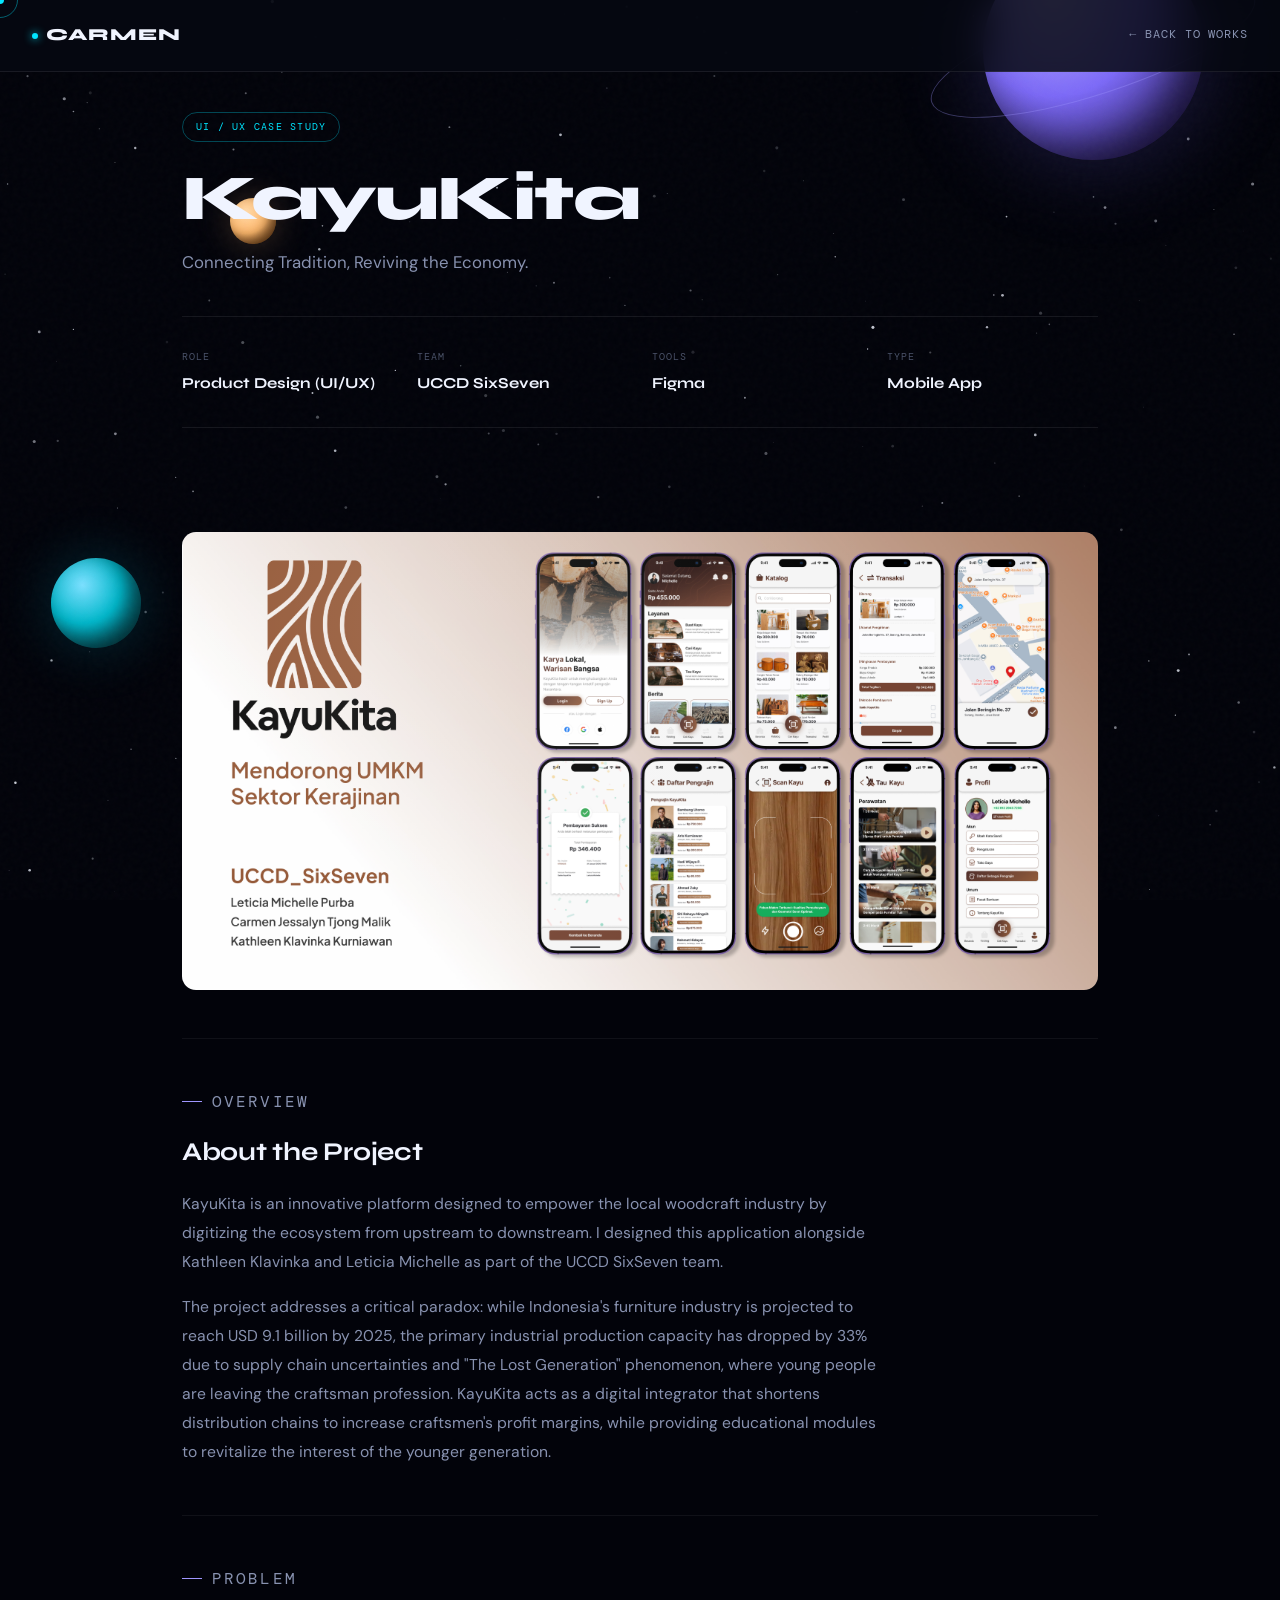
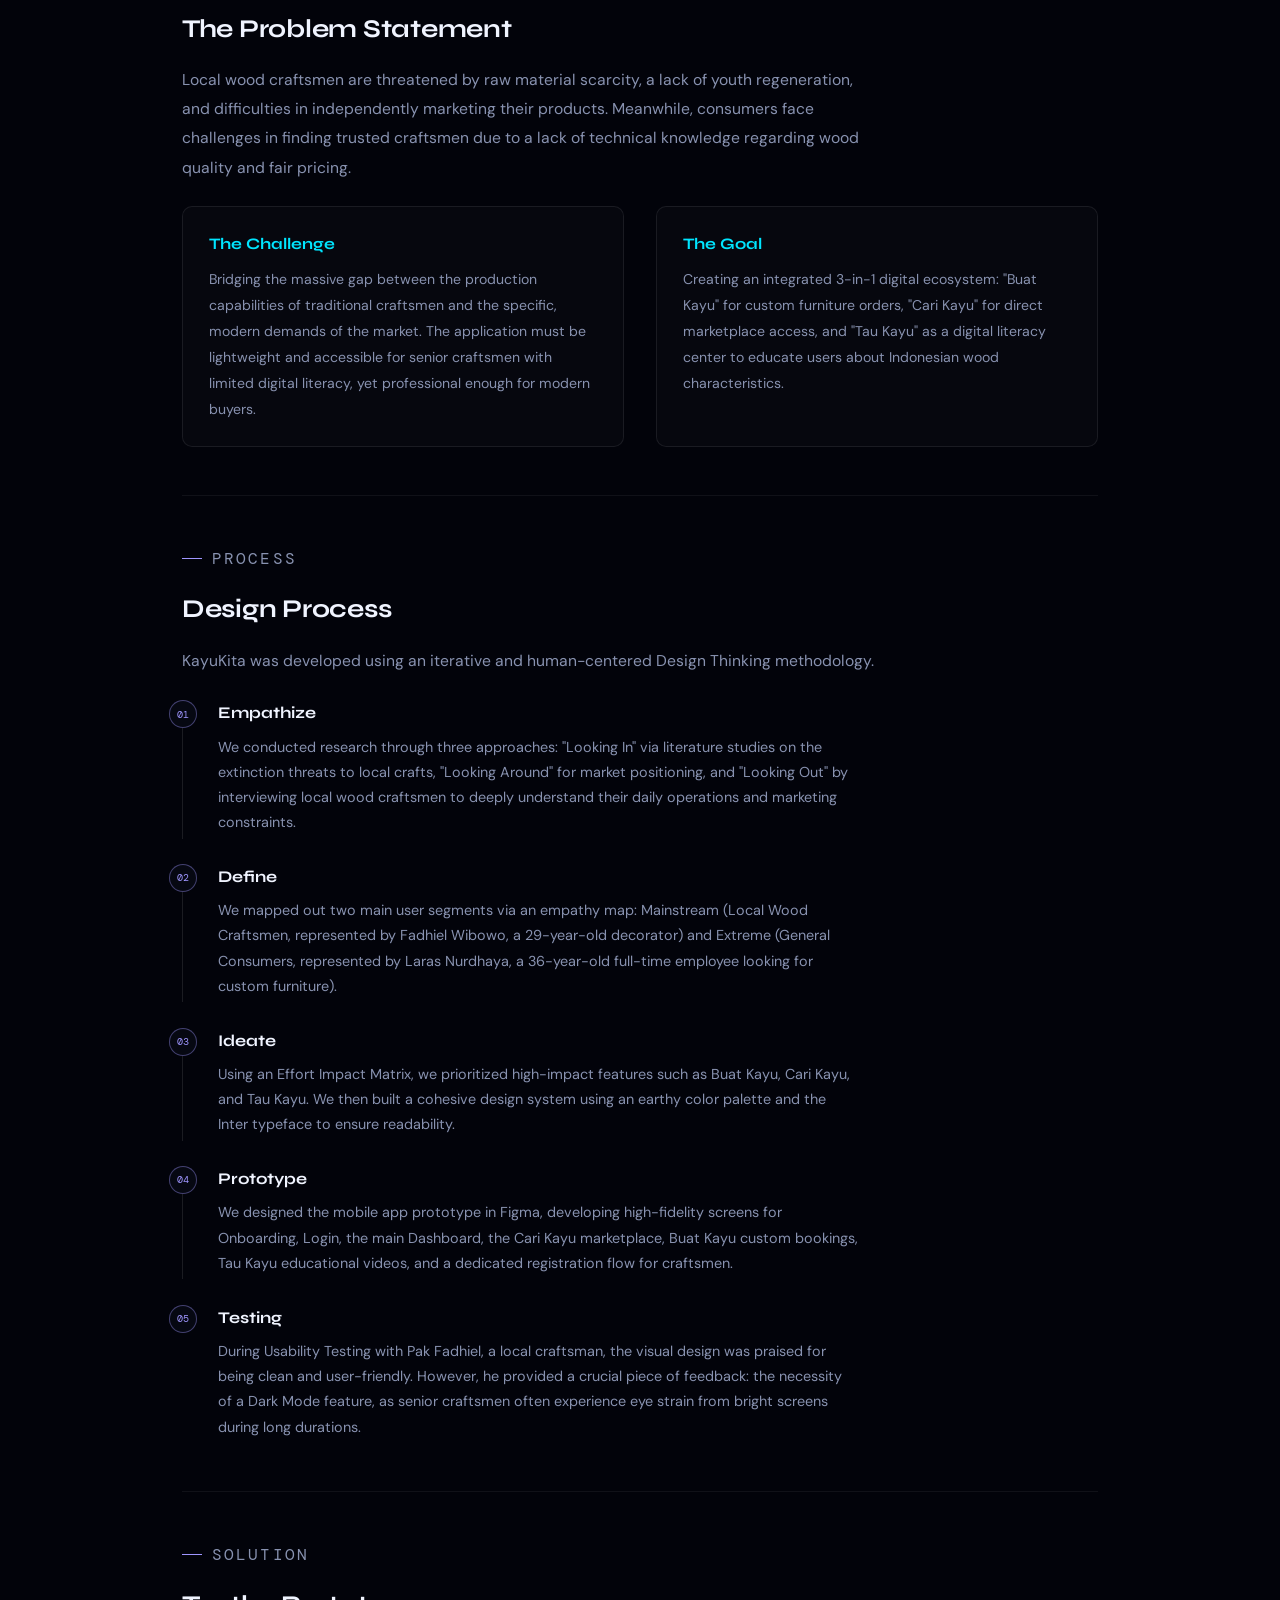
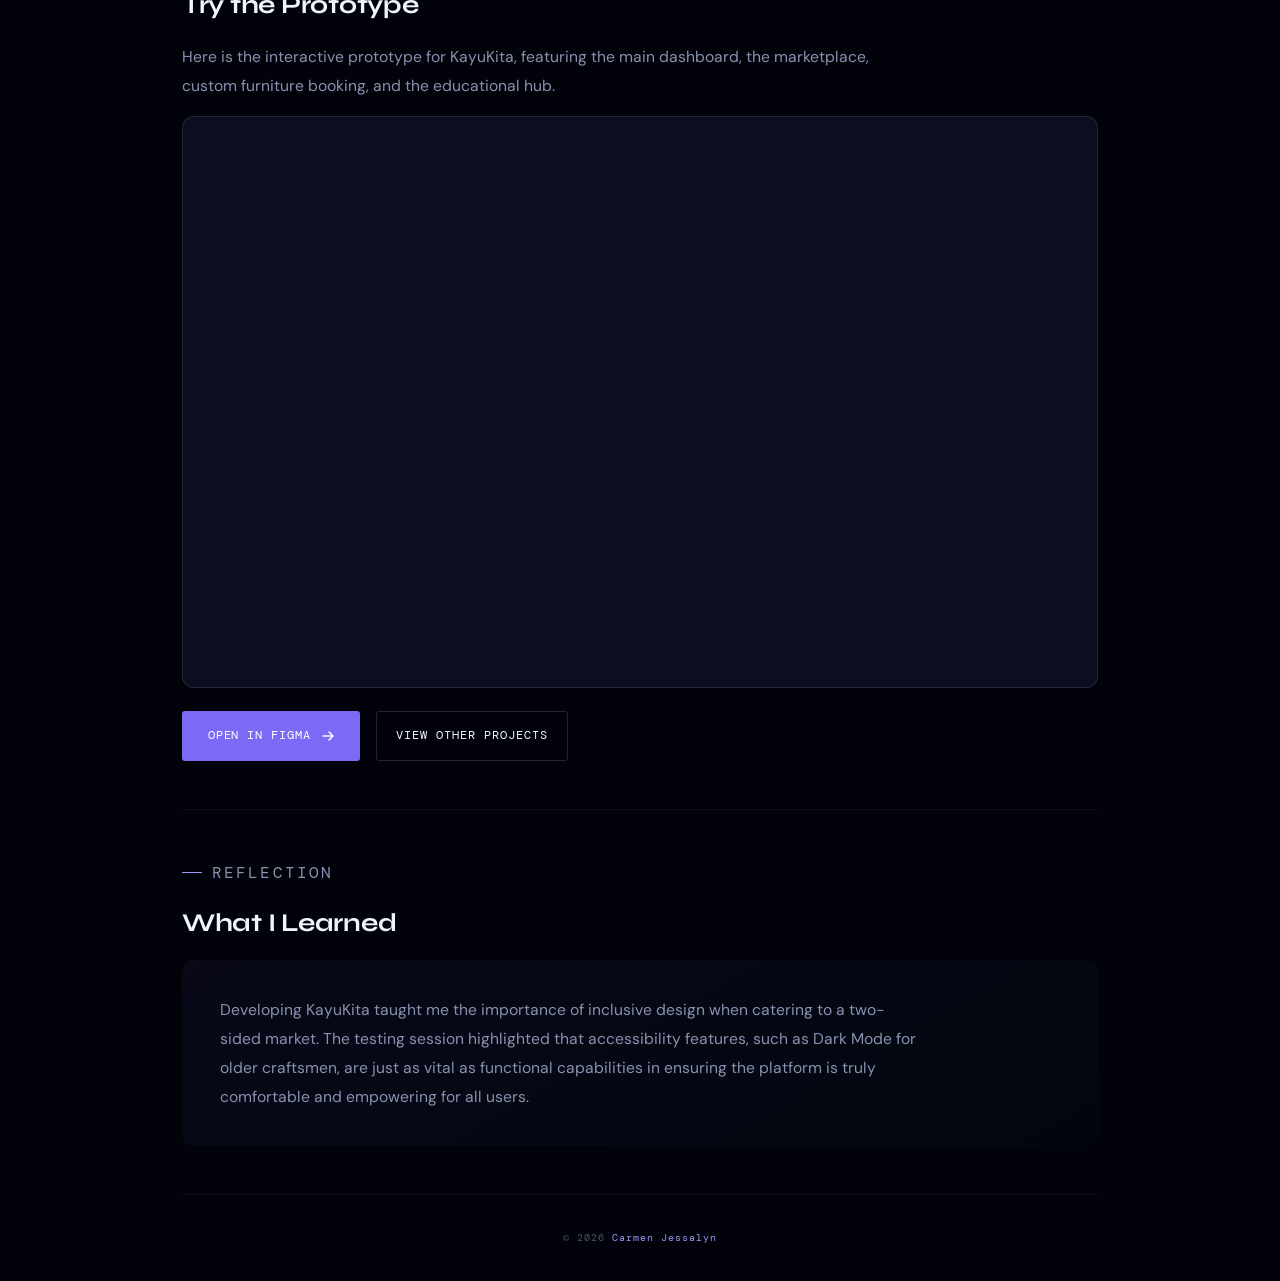
==== Final/UI/case-study-kayukita.html @ cb66c7fc "update versi 1" ====
<!DOCTYPE html>
<html lang="en">

<head>
  <meta charset="UTF-8" />
  <meta name="viewport" content="width=device-width, initial-scale=1.0" />
  <!-- Diubah ke ../image/ -->
  <link href="../image/favicon.ico" rel="icon" type="image/x-icon" />
  <title>Kayu Kita - Case Study</title>

  <link rel="preconnect" href="https://fonts.googleapis.com" />
  <link rel="preconnect" href="https://fonts.gstatic.com" crossorigin />
  <link
    href="https://fonts.googleapis.com/css2?family=Syne:wght@400;500;600;700;800&family=DM+Sans:ital,opsz,wght@0,9..40,300;0,9..40,400;0,9..40,500;1,9..40,300&family=DM+Mono:wght@300;400;500&display=swap"
    rel="stylesheet" />

  <link rel="stylesheet" href="../css/style.css" />
  <link rel="stylesheet" href="../css/portfolio.css" />
  <link rel="stylesheet" href="../css/case-study.css" />
</head>

<body>
  <div id="cursor"></div>
  <div id="cursor-ring"></div>
  <canvas id="starfield"></canvas>
  <div class="planet-field">
    <div class="planet planet-a">
      <div class="ring"></div>
    </div>
    <div class="planet planet-b"></div>
    <div class="planet planet-c"></div>
  </div>

  <div class="cs-nav-zone"></div>
  <nav class="cs-nav">
    <a href="../index.html" class="nav-logo"><span></span>CARMEN</a>
    <a href="../index.html#work" class="back-link">&larr; Back to Works</a>
  </nav>

  <div class="cs-container">
    <section class="cs-hero">
      <span class="cs-badge">UI / UX Case Study</span>
      <h1 class="cs-title">KayuKita</h1>
      <p class="cs-tagline">Connecting Tradition, Reviving the Economy.</p>

      <div class="cs-meta-grid">
        <div>
          <div class="cs-meta-label">Role</div>
          <div class="cs-meta-value">Product Design (UI/UX)</div>
        </div>
        <div>
          <div class="cs-meta-label">Team</div>
          <div class="cs-meta-value">UCCD SixSeven</div>
        </div>
        <div>
          <div class="cs-meta-label">Tools</div>
          <div class="cs-meta-value">Figma</div>
        </div>
        <div>
          <div class="cs-meta-label">Type</div>
          <div class="cs-meta-value">Mobile App</div>
        </div>
      </div>
    </section>

    <div class="cs-cover cover-moodal reveal"><img src="../image/kayukita-banner.jpeg" alt="KayuKita" /></div>

    <section class="cs-section reveal">
      <p class="cs-section-label">Overview</p>
      <h2>About the Project</h2>
      <p>KayuKita is an innovative platform designed to empower the local woodcraft industry by digitizing the ecosystem
        from upstream to downstream. I designed this application alongside Kathleen Klavinka and Leticia Michelle as
        part of the UCCD SixSeven team.</p>
      <p>The project addresses a critical paradox: while Indonesia's furniture industry is projected to reach USD 9.1
        billion by 2025, the primary industrial production capacity has dropped by 33% due to supply chain uncertainties
        and "The Lost Generation" phenomenon, where young people are leaving the craftsman profession. KayuKita acts as
        a digital integrator that shortens distribution chains to increase craftsmen's profit margins, while providing
        educational modules to revitalize the interest of the younger generation.</p>
    </section>

    <section class="cs-section reveal">
      <p class="cs-section-label">Problem</p>
      <h2>The Problem Statement</h2>
      <p>Local wood craftsmen are threatened by raw material scarcity, a lack of youth regeneration, and difficulties in
        independently marketing their products. Meanwhile, consumers face challenges in finding trusted craftsmen due to
        a lack of technical knowledge regarding wood quality and fair pricing.</p>

      <div class="cs-two-col">
        <div class="cs-col-card">
          <h3>The Challenge</h3>
          <p>Bridging the massive gap between the production capabilities of traditional craftsmen and the specific,
            modern demands of the market. The application must be lightweight and accessible for senior craftsmen with
            limited digital literacy, yet professional enough for modern buyers.</p>
        </div>
        <div class="cs-col-card">
          <h3>The Goal</h3>
          <p>Creating an integrated 3-in-1 digital ecosystem: "Buat Kayu" for custom furniture orders, "Cari Kayu" for
            direct marketplace access, and "Tau Kayu" as a digital literacy center to educate users about Indonesian
            wood characteristics.</p>
        </div>
      </div>
    </section>

    <section class="cs-section reveal">
      <p class="cs-section-label">Process</p>
      <h2>Design Process</h2>
      <p>KayuKita was developed using an iterative and human-centered Design Thinking methodology.</p>

      <div class="cs-process">
        <div class="cs-process-step" data-step="01">
          <h3>Empathize</h3>
          <p>We conducted research through three approaches: "Looking In" via literature studies on the extinction
            threats to local crafts, "Looking Around" for market positioning, and "Looking Out" by interviewing local
            wood craftsmen to deeply understand their daily operations and marketing constraints.</p>
        </div>
        <div class="cs-process-step" data-step="02">
          <h3>Define</h3>
          <p>We mapped out two main user segments via an empathy map: Mainstream (Local Wood Craftsmen, represented by
            Fadhiel Wibowo, a 29-year-old decorator) and Extreme (General Consumers, represented by Laras Nurdhaya, a
            36-year-old full-time employee looking for custom furniture).</p>
        </div>
        <div class="cs-process-step" data-step="03">
          <h3>Ideate</h3>
          <p>Using an Effort Impact Matrix, we prioritized high-impact features such as Buat Kayu, Cari Kayu, and Tau
            Kayu. We then built a cohesive design system using an earthy color palette and the Inter typeface to ensure
            readability.</p>
        </div>
        <div class="cs-process-step" data-step="04">
          <h3>Prototype</h3>
          <p>We designed the mobile app prototype in Figma, developing high-fidelity screens for Onboarding, Login, the
            main Dashboard, the Cari Kayu marketplace, Buat Kayu custom bookings, Tau Kayu educational videos, and a
            dedicated registration flow for craftsmen.</p>
        </div>
        <div class="cs-process-step" data-step="05">
          <h3>Testing</h3>
          <p>During Usability Testing with Pak Fadhiel, a local craftsman, the visual design was praised for being clean
            and user-friendly. However, he provided a crucial piece of feedback: the necessity of a Dark Mode feature,
            as senior craftsmen often experience eye strain from bright screens during long durations.</p>
        </div>
      </div>
    </section>

    <section class="cs-section reveal">
      <p class="cs-section-label">Solution</p>
      <h2>Try the Prototype</h2>
      <p>Here is the interactive prototype for KayuKita, featuring the main dashboard, the marketplace, custom furniture
        booking, and the educational hub.</p>
      <div class="cs-proto-frame">
        <iframe
          src="https://www.figma.com/embed?embed_host=share&url=https%3A%2F%2Fwww.figma.com%2Fproto%2FZ6wewASOXs16w7ay6ddpsh%2FKayuKita%3Fnode-id%3D0-1%26t%3DkqRNsjVNtY4hesdz-1"
          allowfullscreen loading="lazy"></iframe>
      </div>
      <div class="cs-proto-actions">
        <a href="https://www.figma.com/proto/Z6wewASOXs16w7ay6ddpsh/KayuKita?node-id=0-1&t=kqRNsjVNtY4hesdz-1"
          target="_blank" rel="noopener" class="btn-primary">
          Open in Figma
          <svg width="14" height="14" fill="none" viewBox="0 0 14 14">
            <path d="M2 7h10M8 3l4 4-4 4" stroke="currentColor" stroke-width="1.5" stroke-linecap="round"
              stroke-linejoin="round" />
          </svg>
        </a>
        <a href="../index.html" class="btn-ghost">View Other Projects</a>
      </div>
    </section>

    <section class="cs-section reveal">
      <p class="cs-section-label">Reflection</p>
      <h2>What I Learned</h2>
      <div class="cs-reflection">
        <p>Developing KayuKita taught me the importance of inclusive design when catering to a two-sided market. The
          testing session highlighted that accessibility features, such as Dark Mode for older craftsmen, are just as
          vital as functional capabilities in ensuring the platform is truly comfortable and empowering for all users.
        </p>
      </div>
    </section>

    <footer>
      <div class="footer-inner" style="justify-content:center;">
        <p class="footer-copy">&copy; 2026 <span>Carmen Jessalyn</span></p>
      </div>
    </footer>

    <!-- Script JS Diubah ke ../js/ -->
    <script src="../js/starfield.js"></script>
    <script src="../js/main.js"></script>
</body>

</html>
---- Final/css/style.css ----
/* ═══════════════════════════════════════════════════════
   STYLE.CSS — shared foundation for every page on the site.
   Tokens, reset, background (stars + planets), nav, buttons,
   footer, keyframes. Do not fork this file per page — every
   HTML file links this same stylesheet.
═══════════════════════════════════════════════════════ */

:root {
  --space-950: #02030a;
  --space-900: #060812;
  --space-800: #0b0e1f;
  --space-700: #111527;
  --space-600: #1a1f38;
  --nebula-400: #7c6af7;
  --nebula-300: #9f96ff;
  --nebula-200: #c2bbff;
  --pulsar: #00e5ff;
  --pulsar-dim: #00b8cc;
  --aurora: #a8ff78;
  --amber: #ffb86b;
  --star-white: #f0f4ff;
  --star-dim: #8892b0;
  --star-muted: #4a5268;

  --font-display: 'Syne', sans-serif;
  --font-body: 'DM Sans', sans-serif;
  --font-mono: 'DM Mono', monospace;

  --ease-expo: cubic-bezier(0.16, 1, 0.3, 1);
  --ease-back: cubic-bezier(0.34, 1.56, 0.64, 1);
}

/* ─── Reset & base ─── */
*,
*::before,
*::after {
  box-sizing: border-box;
  margin: 0;
  padding: 0;
}

html {
  scroll-behavior: smooth;
  font-size: 16px;
}

body {
  background: var(--space-950);
  color: var(--star-white);
  font-family: var(--font-body);
  line-height: 1.6;
  overflow-x: hidden;
  cursor: none;
}

::selection {
  background: var(--nebula-400);
  color: #fff;
}

img {
  max-width: 100%;
  display: block;
}

button {
  font: inherit;
  cursor: none;
}

a {
  cursor: none;
}

@media (hover: none) and (pointer: coarse) {

  body,
  a,
  button {
    cursor: auto;
  }

  #cursor,
  #cursor-ring {
    display: none;
  }
}

/* ─── Custom cursor ─── */
#cursor {
  position: fixed;
  width: 8px;
  height: 8px;
  background: var(--pulsar);
  border-radius: 50%;
  pointer-events: none;
  z-index: 999999;
  transform: translate(-50%, -50%);
  transition: transform .1s var(--ease-expo), width .3s var(--ease-expo), height .3s var(--ease-expo), background .3s;
  mix-blend-mode: screen;
}

#cursor-ring {
  position: fixed;
  width: 36px;
  height: 36px;
  border: 1px solid rgba(0, 229, 255, 0.4);
  border-radius: 50%;
  pointer-events: none;
  z-index: 999999;
  transform: translate(-50%, -50%);
  transition: transform .18s var(--ease-expo), width .4s var(--ease-expo), height .4s var(--ease-expo), border-color .3s;
}

body:has(a:hover) #cursor,
body:has(button:hover) #cursor {
  width: 14px;
  height: 14px;
}

body:has(a:hover) #cursor-ring,
body:has(button:hover) #cursor-ring {
  width: 54px;
  height: 54px;
  border-color: rgba(0, 229, 255, 0.7);
}

/* ─── Background: starfield canvas + CSS planets + noise ─── */
#starfield {
  position: fixed;
  inset: 0;
  z-index: 0;
  pointer-events: none;
}

.planet-field {
  position: fixed;
  inset: 0;
  z-index: 0;
  pointer-events: none;
  overflow: hidden;
}

.planet {
  position: absolute;
  border-radius: 50%;
  filter: blur(0.3px);
}

.planet-a {
  width: 220px;
  height: 220px;
  top: -60px;
  right: 6%;
  background: radial-gradient(circle at 32% 30%, #b6a8ff 0%, #7c6af7 42%, #382a7d 78%, #1a1240 100%);
  box-shadow: 0 0 90px rgba(124, 106, 247, 0.25), inset -18px -14px 40px rgba(0, 0, 0, 0.55);
  animation: drift-slow 34s ease-in-out infinite;
}

.planet-a .ring {
  position: absolute;
  top: 50%;
  left: 50%;
  width: 340px;
  height: 90px;
  border: 1px solid rgba(159, 150, 255, 0.35);
  border-radius: 50%;
  transform: translate(-50%, -50%) rotate(-18deg);
}

.planet-b {
  width: 90px;
  height: 90px;
  top: 62%;
  left: 4%;
  background: radial-gradient(circle at 35% 30%, #7be0ff 0%, #00b8cc 45%, #045e6b 80%, #012933 100%);
  box-shadow: 0 0 60px rgba(0, 229, 255, 0.18), inset -10px -8px 20px rgba(0, 0, 0, 0.5);
  animation: drift-slow 26s ease-in-out infinite reverse;
}

.planet-c {
  width: 46px;
  height: 46px;
  top: 22%;
  left: 18%;
  background: radial-gradient(circle at 35% 30%, #ffd9a8 0%, #ffb86b 50%, #a15c1f 85%, #472a0d 100%);
  box-shadow: 0 0 34px rgba(255, 184, 107, 0.25), inset -6px -5px 12px rgba(0, 0, 0, 0.5);
  animation: drift-slow 20s ease-in-out infinite;
}

@keyframes drift-slow {

  0%,
  100% {
    transform: translateY(0) translateX(0);
  }

  50% {
    transform: translateY(-24px) translateX(14px);
  }
}

body::before {
  content: '';
  position: fixed;
  inset: 0;
  z-index: 1;
  pointer-events: none;
  background-image: url("data:image/svg+xml,%3Csvg viewBox='0 0 200 200' xmlns='http://www.w3.org/2000/svg'%3E%3Cfilter id='n'%3E%3CfeTurbulence type='fractalNoise' baseFrequency='0.9' numOctaves='4' stitchTiles='stitch'/%3E%3C/filter%3E%3Crect width='100%25' height='100%25' filter='url(%23n)' opacity='1'/%3E%3C/svg%3E");
  opacity: 0.025;
}

/* ─── Layout utilities ─── */
.container {
  position: relative;
  z-index: 2;
  max-width: 1200px;
  margin: 0 auto;
  padding: 0 2rem;
}

section {
  position: relative;
  z-index: 2;
}

.section-divider {
  max-width: 1200px;
  margin: 0 auto;
  height: 1px;
  background: linear-gradient(90deg, transparent, rgba(255, 255, 255, 0.08), transparent);
}

.section-tag {
  font-family: var(--font-mono);
  font-size: 0.72rem;
  letter-spacing: 0.18em;
  text-transform: uppercase;
  color: var(--pulsar);
  display: flex;
  align-items: center;
  gap: 0.6rem;
  margin-bottom: 1rem;
}

.section-tag::before {
  content: '';
  width: 20px;
  height: 1px;
  background: var(--pulsar);
}

.section-title {
  font-family: var(--font-display);
  font-weight: 800;
  font-size: clamp(1.9rem, 3.4vw, 2.8rem);
  letter-spacing: -0.02em;
  line-height: 1.15;
}

/* ─── Nav ─── */
nav {
  position: fixed;
  top: 0;
  left: 0;
  right: 0;
  z-index: 100;
  padding: 1.25rem 2rem;
  display: flex;
  justify-content: space-between;
  align-items: center;
  backdrop-filter: blur(12px);
  background: rgba(2, 3, 10, 0.65);
  border-bottom: 1px solid rgba(255, 255, 255, 0.05);
  transition: padding 0.4s var(--ease-expo);
  gap: 1.5rem;
}

.nav-logo {
  font-family: var(--font-display);
  font-weight: 800;
  font-size: 1.05rem;
  letter-spacing: 0.06em;
  color: var(--star-white);
  text-decoration: none;
  display: flex;
  align-items: center;
  gap: 0.5rem;
  flex-shrink: 0;
}

.nav-logo span {
  display: inline-block;
  width: 6px;
  height: 6px;
  border-radius: 50%;
  background: var(--pulsar);
  box-shadow: 0 0 8px var(--pulsar);
  animation: pulse-dot 2s ease-in-out infinite;
}

.nav-links {
  display: flex;
  gap: 2rem;
  list-style: none;
}

.nav-links a {
  font-family: var(--font-mono);
  font-size: 0.72rem;
  letter-spacing: 0.1em;
  text-transform: uppercase;
  color: var(--star-dim);
  text-decoration: none;
  transition: color 0.3s;
  position: relative;
}

.nav-links a::after {
  content: '';
  position: absolute;
  bottom: -4px;
  left: 0;
  width: 0;
  height: 1px;
  background: var(--pulsar);
  transition: width 0.3s var(--ease-expo);
}

.nav-links a:hover {
  color: var(--star-white);
}

.nav-links a:hover::after {
  width: 100%;
}

/* Role switch — plain links, no JS state */
.role-switch {
  display: flex;
  background: rgba(255, 255, 255, 0.04);
  border: 1px solid rgba(255, 255, 255, 0.08);
  border-radius: 999px;
  padding: 3px;
  flex-shrink: 0;
}

.role-pill {
  border: none;
  background: transparent;
  color: var(--star-dim);
  text-decoration: none;
  font-family: var(--font-mono);
  font-size: 0.65rem;
  letter-spacing: 0.08em;
  text-transform: uppercase;
  padding: 0.5rem 0.9rem;
  border-radius: 999px;
  transition: all 0.35s var(--ease-expo);
  white-space: nowrap;
}

.role-pill.active {
  background: var(--nebula-400);
  color: #fff;
  box-shadow: 0 0 18px rgba(124, 106, 247, 0.5);
}

.role-pill:not(.active):hover {
  color: var(--star-white);
}

@media (max-width: 980px) {
  .nav-links {
    display: none;
  }
}

/* ─── Buttons ─── */
.btn-primary {
  display: inline-flex;
  align-items: center;
  gap: 0.6rem;
  background: var(--nebula-400);
  color: #fff;
  font-family: var(--font-mono);
  font-size: 0.75rem;
  letter-spacing: 0.08em;
  text-transform: uppercase;
  padding: 0.9rem 1.6rem;
  border-radius: 3px;
  text-decoration: none;
  border: none;
  transition: transform 0.3s var(--ease-expo), box-shadow 0.3s;
}

.btn-primary:hover {
  transform: translateY(-3px);
  box-shadow: 0 14px 34px rgba(124, 106, 247, 0.35);
}

.btn-ghost {
  display: inline-flex;
  align-items: center;
  gap: 0.6rem;
  color: var(--star-white);
  text-decoration: none;
  font-family: var(--font-mono);
  font-size: 0.75rem;
  letter-spacing: 0.08em;
  text-transform: uppercase;
  padding: 0.9rem 1.2rem;
  border: 1px solid rgba(255, 255, 255, 0.14);
  border-radius: 3px;
  transition: all 0.3s var(--ease-expo);
  background: transparent;
}

.btn-ghost:hover {
  border-color: var(--pulsar);
  color: var(--pulsar);
}

/* ─── Footer ─── */
footer {
  position: relative;
  z-index: 2;
  padding: 2.2rem 2rem;
  border-top: 1px solid rgba(255, 255, 255, 0.05);
}

.footer-inner {
  max-width: 1200px;
  margin: 0 auto;
  display: flex;
  justify-content: space-between;
  align-items: center;
  flex-wrap: wrap;
  gap: 1rem;
}

.footer-copy {
  font-family: var(--font-mono);
  font-size: 0.62rem;
  letter-spacing: 0.1em;
  color: var(--star-muted);
}

.footer-copy span {
  color: var(--nebula-300);
}

.footer-links {
  display: flex;
  gap: 1.6rem;
  list-style: none;
}

.footer-links a {
  font-family: var(--font-mono);
  font-size: 0.62rem;
  letter-spacing: 0.1em;
  text-transform: uppercase;
  color: var(--star-muted);
  text-decoration: none;
  transition: color 0.3s;
}

.footer-links a:hover {
  color: var(--star-white);
}

/* ─── Landing page: hero + role-select cards ─── */
#landing-hero {
  min-height: 100vh;
  display: flex;
  align-items: center;
  padding: 8rem 2rem 4rem;
}

.landing-inner {
  max-width: 1000px;
  margin: 0 auto;
  width: 100%;
  text-align: center;
}

.landing-eyebrow {
  font-family: var(--font-mono);
  font-size: 0.75rem;
  letter-spacing: 0.2em;
  text-transform: uppercase;
  color: var(--nebula-300);
  margin-bottom: 1.25rem;
  display: inline-flex;
  align-items: center;
  gap: 0.6rem;
}

.landing-eyebrow::before {
  content: '●';
  font-size: 0.5rem;
  color: var(--pulsar);
}

.landing-nose {
  font-family: var(--font-mono);
  font-size: 0.75rem;
  letter-spacing: 0.2em;
  text-transform: uppercase;
  color: var(--nebula-300);
  margin-bottom: 1.25rem;
  display: inline-flex;
  align-items: center;
  gap: 0.6rem;
}

.landing-title {
  font-family: var(--font-display);
  font-weight: 800;
  font-size: clamp(2.2rem, 5vw, 3.6rem);
  letter-spacing: -0.03em;
  line-height: 1.12;
  margin-bottom: 1.25rem;
}

.landing-title .accent {
  color: var(--nebula-300);
}

.landing-sub {
  font-size: 1.02rem;
  color: var(--star-dim);
  max-width: 560px;
  margin: 0 auto 3.5rem;
  line-height: 1.75;
}

.role-select {
  display: grid;
  grid-template-columns: 1fr 1fr;
  gap: 1.75rem;
  text-align: left;
}

.role-card {
  position: relative;
  border: 1px solid rgba(255, 255, 255, 0.1);
  border-radius: 16px;
  padding: 2.6rem 2.2rem;
  text-decoration: none;
  color: inherit;
  overflow: hidden;
  background: linear-gradient(160deg, rgba(255, 255, 255, 0.03), rgba(255, 255, 255, 0.01));
  transition: transform .45s var(--ease-expo), border-color .4s, box-shadow .4s;
}

.role-card:hover {
  transform: translateY(-8px);
  border-color: rgba(159, 150, 255, 0.4);
  box-shadow: 0 30px 60px rgba(0, 0, 0, 0.45);
}

.rc-icon {
  width: 50px;
  height: 50px;
  border-radius: 50%;
  display: flex;
  align-items: center;
  justify-content: center;
  font-size: 1.3rem;
  margin-bottom: 1.5rem;
}

.role-card.is-uiux .rc-icon {
  background: radial-gradient(circle at 35% 30%, var(--nebula-300), var(--nebula-400) 70%);
  box-shadow: 0 0 30px rgba(124, 106, 247, 0.35);
}

.role-card.is-frontend .rc-icon {
  background: radial-gradient(circle at 35% 30%, #7be0ff, var(--pulsar-dim) 70%);
  box-shadow: 0 0 30px rgba(0, 229, 255, 0.3);
}

.role-card h2 {
  font-family: var(--font-display);
  font-weight: 700;
  font-size: 1.4rem;
  margin-bottom: 0.7rem;
  letter-spacing: -0.01em;
}

.role-card p {
  color: var(--star-dim);
  font-size: 0.88rem;
  line-height: 1.7;
  margin-bottom: 1.6rem;
  max-width: 320px;
}

.rc-cta {
  font-family: var(--font-mono);
  font-size: 0.68rem;
  letter-spacing: 0.1em;
  text-transform: uppercase;
  display: inline-flex;
  align-items: center;
  gap: 0.5rem;
  color: var(--star-white);
}

.rc-cta svg {
  transition: transform 0.3s var(--ease-expo);
}

.role-card:hover .rc-cta {
  color: var(--pulsar);
}

.role-card:hover .rc-cta svg {
  transform: translateX(4px);
}

.landing-footnote {
  margin-top: 2.5rem;
  font-family: var(--font-mono);
  font-size: 0.68rem;
  color: var(--star-muted);
  letter-spacing: 0.04em;
}

@media (max-width: 760px) {
  .role-select {
    grid-template-columns: 1fr;
  }
}

/* ─── Keyframes (shared) ─── */
@keyframes pulse-dot {

  0%,
  100% {
    opacity: 1;
    box-shadow: 0 0 8px var(--pulsar);
  }

  50% {
    opacity: 0.5;
    box-shadow: 0 0 16px var(--pulsar);
  }
}

@keyframes scroll-pulse {

  0%,
  100% {
    opacity: 0.4;
    transform: scaleY(1);
  }

  50% {
    opacity: 1;
    transform: scaleY(0.8);
  }
}

@keyframes orbit-rotate {
  from {
    transform: rotate(0deg);
  }

  to {
    transform: rotate(360deg);
  }
}

@keyframes float-1 {

  0%,
  100% {
    transform: translateY(0) rotate(-1deg);
  }

  50% {
    transform: translateY(-10px) rotate(1deg);
  }
}

@keyframes float-2 {

  0%,
  100% {
    transform: translateY(0) rotate(1deg);
  }

  50% {
    transform: translateY(-14px) rotate(-1deg);
  }
}

@keyframes float-3 {

  0%,
  100% {
    transform: translateY(0);
  }

  50% {
    transform: translateY(-8px);
  }
}

/* ─── Scroll reveal ─── */
.reveal {
  opacity: 0;
  transform: translateY(24px);
  transition: opacity 0.9s var(--ease-expo), transform 0.9s var(--ease-expo);
}

.reveal.visible {
  opacity: 1;
  transform: translateY(0);
}

.project-tabs {
  display: flex;
  gap: 0.8rem;
  margin-top: 1.5rem;
  flex-wrap: wrap;
}

.tab-btn {
  background: transparent;
  border: 1px solid rgba(255, 255, 255, 0.14);
  color: var(--star-dim);
  font-family: var(--font-mono);
  font-size: 0.75rem;
  letter-spacing: 0.08em;
  text-transform: uppercase;
  padding: 0.5rem 1rem;
  border-radius: 50px;
  cursor: pointer;
  transition: all 0.3s cubic-bezier(0.16, 1, 0.3, 1);
}

.tab-btn.active,
.tab-btn:hover {
  border-color: var(--nebula-300);
  color: #fff;
  background: rgba(159, 150, 255, 0.15);
}
---- Final/css/portfolio.css ----
#hero { min-height: 100vh; display: flex; align-items: center; padding: 7rem 2rem 4rem; }
.hero-inner { max-width: 1200px; margin: 0 auto; width: 100%; display: grid; grid-template-columns: 1.1fr 0.8fr; gap: 3rem; align-items: center; }
.hero-label {
  font-family: var(--font-mono); font-size: 0.75rem; letter-spacing: 0.16em; text-transform: uppercase;
  color: var(--nebula-300); margin-bottom: 1.25rem; display: flex; align-items: center; gap: 0.6rem;
}
.hero-label::before { content: '●'; font-size: 0.5rem; color: var(--pulsar); }
.hero-headline { font-family: var(--font-display); font-weight: 800; font-size: clamp(2.2rem, 4.6vw, 3.6rem); letter-spacing: -0.03em; line-height: 1.12; margin-bottom: 1.5rem; }
.hero-headline .accent { color: var(--nebula-300); }
.hero-headline .accent-cyan { color: var(--pulsar); }
.hero-subtext { font-size: 1.02rem; color: var(--star-dim); max-width: 480px; margin-bottom: 2.2rem; line-height: 1.75; }
.hero-actions { display: flex; gap: 1rem; flex-wrap: wrap; }

.hero-visual { position: relative; height: 420px; }
.orbit-system { position: absolute; inset: 0; display: flex; align-items: center; justify-content: center; }
.orbit-ring { position: absolute; border: 1px solid rgba(255,255,255,0.08); border-radius: 50%; animation: orbit-rotate linear infinite; }
.orbit-ring:nth-child(1) { width: 200px; height: 200px; animation-duration: 18s; }
.orbit-ring:nth-child(2) { width: 290px; height: 290px; animation-duration: 28s; animation-direction: reverse; }
.orbit-ring:nth-child(3) { width: 380px; height: 380px; animation-duration: 40s; }
.orbit-dot { position: absolute; top: -4px; left: 50%; width: 8px; height: 8px; border-radius: 50%; background: var(--pulsar); box-shadow: 0 0 10px var(--pulsar); transform: translateX(-50%); }
.orbit-center {
  width: 120px; height: 120px; border-radius: 50%; background: radial-gradient(circle at 35% 30%, var(--nebula-300), var(--nebula-400) 60%, #241b52 100%);
  display: flex; flex-direction: column; align-items: center; justify-content: center; box-shadow: 0 0 60px rgba(124,106,247,0.4);
}
.orbit-center-icon { font-size: 1.6rem; }
.orbit-center-text { font-family: var(--font-mono); font-size: 0.6rem; letter-spacing: 0.1em; text-transform: uppercase; margin-top: 0.3rem; }
.skill-float {
  position: absolute; font-family: var(--font-mono); font-size: 0.65rem; letter-spacing: 0.06em; text-transform: uppercase;
  padding: 0.5rem 0.9rem; border-radius: 999px; background: rgba(11,14,31,0.85); border: 1px solid rgba(255,255,255,0.12);
}
.skill-float.f1 { top: 10%; left: -4%; animation: float-1 6s ease-in-out infinite; color: var(--pulsar); border-color: rgba(0,229,255,0.3); }
.skill-float.f2 { bottom: 12%; right: -6%; animation: float-2 6.5s ease-in-out infinite; color: var(--aurora); border-color: rgba(168,255,120,0.3); }
.skill-float.f3 { top: 46%; right: -10%; animation: float-3 5.5s ease-in-out infinite; color: var(--amber); border-color: rgba(255,184,107,0.3); }

.scroll-indicator { position: absolute; bottom: 2rem; left: 50%; transform: translateX(-50%); display: flex; flex-direction: column; align-items: center; gap: 0.5rem; }
.scroll-indicator span { font-family: var(--font-mono); font-size: 0.6rem; letter-spacing: 0.15em; text-transform: uppercase; color: var(--star-muted); }
.scroll-line { width: 1px; height: 30px; background: linear-gradient(to bottom, var(--pulsar), transparent); animation: scroll-pulse 2s ease-in-out infinite; }

@media (max-width: 900px) { .hero-inner { grid-template-columns: 1fr; } .hero-visual { display: none; } }


/* ─── About ─── */
#about {
  padding: 7rem 2rem;
}

.about-inner {
  max-width: 1200px;
  margin: 5rem auto 0;
  display: grid;
  grid-template-columns: 0.75fr 1.25fr;
  gap: 4rem;
  align-items: start;
}

.photo-frame {
  width: 100%;
  height: 100%;
  padding: 0;
  position: relative;
  aspect-ratio: 4/5;
  border-radius: 14px;
  overflow: hidden;
  background: linear-gradient(155deg, rgba(124, 106, 247, 0.14), rgba(0, 229, 255, 0.06));
  border: 1px solid rgba(255, 255, 255, 0.1);
  display: flex;
  align-items: center;
  justify-content: center;
}

.photo-img {
  width: 100%;
  height: 100%;
  object-fit: cover;
  display: block;
}

.photo-placeholder {
  text-align: center;
  color: var(--star-muted);
  width: 100%;
  height: 100%;
  object-fit: cover;
}


.photo-orbit-dot {
  position: absolute;
  width: 10px;
  height: 10px;
  border-radius: 50%;
  background: var(--pulsar);
  box-shadow: 0 0 12px var(--pulsar);
  top: -5px;
  right: 18%;
  animation: pulse-dot 2.4s ease-in-out infinite;
}

.photo-caption {
  margin-top: 1rem;
  text-align: center;
  font-family: var(--font-mono);
  font-size: 0.68rem;
  letter-spacing: 0.08em;
  color: var(--star-muted);
}

.about-text {
  color: var(--star-dim);
  margin-bottom: 1.1rem;
  line-height: 1.8;
}

.about-text strong {
  color: var(--star-white);
  font-weight: 600;
}

.about-text em {
  color: var(--nebula-200);
  font-style: normal;
}

.about-stats {
  display: grid;
  grid-template-columns: repeat(4, 1fr);
  gap: 1.2rem;
  margin-top: 1.8rem;
  padding-top: 1.8rem;
  border-top: 1px solid rgba(255, 255, 255, 0.07);
}

.stat-item .stat-number {
  font-family: var(--font-display);
  font-weight: 800;
  font-size: 1.7rem;
  color: var(--nebula-300);
}

.stat-item .stat-label {
  font-family: var(--font-mono);
  font-size: 0.62rem;
  letter-spacing: 0.06em;
  color: var(--star-muted);
  margin-top: 0.2rem;
  text-transform: uppercase;
}

.tools-grid-label {
  font-family: var(--font-mono);
  font-size: 0.65rem;
  letter-spacing: 0.12em;
  text-transform: uppercase;
  color: var(--star-muted);
  margin: 1.4rem 0 0.7rem;
}

.tools-grid-label:first-of-type {
  margin-top: 1.8rem;
}

.tools-grid {
  display: flex;
  flex-wrap: wrap;
  gap: 0.5rem;
}

.tool-tag {
  font-family: var(--font-mono);
  font-size: 0.72rem;
  padding: 0.45rem 0.85rem;
  border: 1px solid rgba(255, 255, 255, 0.1);
  border-radius: 4px;
  color: var(--star-dim);
}

.about-quote {
  margin-top: 1.8rem;
  padding: 1.4rem 1.6rem;
  border-left: 2px solid var(--nebula-400);
  background: rgba(124, 106, 247, 0.05);
}

.about-quote p {
  color: var(--star-white);
  font-size: 0.92rem;
  line-height: 1.7;
}

.quote-attr {
  margin-top: 0.6rem;
  font-family: var(--font-mono);
  font-size: 0.65rem;
  color: var(--star-muted);
  letter-spacing: 0.08em;
}

@media (max-width: 900px) {
  .about-inner {
    grid-template-columns: 1fr;
    gap: 2.5rem;
  }

  .about-stats {
    grid-template-columns: repeat(2, 1fr);
  }

  .photo-frame {
    max-width: 340px;
    margin: 0 auto;
  }
}

/* ─── Work ─── */
#work {
  padding: 7rem 2rem;
}

.work-header {
  max-width: 1200px;
  margin: 5rem auto 3rem;
  display: flex;
  justify-content: space-between;
  align-items: flex-end;
  gap: 1.5rem;
  flex-wrap: wrap;
}

.work-sub {
  font-family: var(--font-mono);
  font-size: 0.72rem;
  color: var(--star-muted);
  letter-spacing: 0.06em;
  max-width: 340px;
  text-align: right;
  line-height: 1.7;
}

.work-grid {
  max-width: 1200px;
  margin: 0 auto;
  display: grid;
  grid-template-columns: repeat(2, 1fr);
  gap: 1.75rem;
}

.work-card {
  position: relative;
  display: block;
  text-decoration: none;
  color: inherit;
  border: 1px solid rgba(255, 255, 255, 0.08);
  border-radius: 12px;
  overflow: hidden;
  background: var(--space-800);
  transition: transform 0.45s var(--ease-expo), border-color 0.4s, box-shadow 0.4s;
}

.work-card:hover {
  transform: translateY(-6px);
  border-color: rgba(159, 150, 255, 0.35);
  box-shadow: 0 24px 50px rgba(0, 0, 0, 0.4);
}

.work-cover {
  aspect-ratio: 16/10;
  position: relative;
  display: flex;
  align-items: center;
  justify-content: center;
  overflow: hidden;
  font-family: var(--font-display);
  font-weight: 800;
  font-size: 2.4rem;
  color: rgba(255, 255, 255, 0.85);
}

.work-cover span.mark {
  position: relative;
  z-index: 2;
}

.work-cover::after {
  content: '';
  position: absolute;
  inset: 0;
  background: radial-gradient(circle at 30% 20%, rgba(255, 255, 255, 0.14), transparent 60%);
}

.cover-moodal {
  background: linear-gradient(150deg, #2c2160, #7c6af7);
}

.cover-kayukita {
  background: linear-gradient(150deg, #123324, #3f9e63);
}

.cover-sorakin {
  background: linear-gradient(150deg, #3a1417, #d9484f);
}

.cover-ecostep {
  background: linear-gradient(150deg, #0f2e33, #00b8cc);
}

.cover-orbitfest {
  background: linear-gradient(150deg, #241a44, #6a4fd9);
}

.cover-stardust {
  background: linear-gradient(150deg, #1a2e12, #6bbf3f);
}

.work-card-body {
  padding: 1.5rem 1.6rem 1.7rem;
}

.work-tag-row {
  display: flex;
  align-items: center;
  justify-content: space-between;
  margin-bottom: 0.7rem;
}

.work-badge {
  font-family: var(--font-mono);
  font-size: 0.6rem;
  letter-spacing: 0.1em;
  text-transform: uppercase;
  color: var(--pulsar);
  border: 1px solid rgba(0, 229, 255, 0.3);
  padding: 0.25rem 0.6rem;
  border-radius: 999px;
}

.work-case-label {
  font-family: var(--font-mono);
  font-size: 0.62rem;
  letter-spacing: 0.1em;
  color: var(--star-muted);
  text-transform: uppercase;
}

.work-title {
  font-family: var(--font-display);
  font-weight: 700;
  font-size: 1.2rem;
  margin-bottom: 0.5rem;
  letter-spacing: -0.01em;
}

.work-desc {
  color: var(--star-dim);
  font-size: 0.88rem;
  line-height: 1.65;
  margin-bottom: 1rem;
}

.work-meta {
  display: flex;
  align-items: center;
  justify-content: space-between;
  padding-top: 1rem;
  border-top: 1px solid rgba(255, 255, 255, 0.06);
}

.work-stack {
  display: flex;
  gap: 0.4rem;
  flex-wrap: wrap;
}

.work-stack span {
  font-family: var(--font-mono);
  font-size: 0.6rem;
  color: var(--star-muted);
}

.work-stack span+span::before {
  content: '·';
  margin-right: 0.4rem;
}

.work-arrow {
  display: flex;
  align-items: center;
  gap: 0.4rem;
  font-family: var(--font-mono);
  font-size: 0.65rem;
  letter-spacing: 0.08em;
  text-transform: uppercase;
  color: var(--star-muted);
  transition: color 0.3s, transform 0.3s;
}

.work-card:hover .work-arrow {
  color: var(--pulsar);
  transform: translateX(3px);
}

@media (max-width: 900px) {
  .work-grid {
    grid-template-columns: 1fr;
  }

  .work-header {
    flex-direction: column;
    align-items: flex-start;
  }

  .work-sub {
    text-align: left;
  }
}

/* ─── Mission / experience timeline ─── */
#mission {
  padding: 7rem 2rem;
}

.mission-inner {
  max-width: 1200px;
  margin: 0 auto;
}

.mission-header {
  display: flex;
  justify-content: space-between;
  align-items: flex-end;
  margin: 5rem 0 3rem;
  gap: 1.5rem;
  flex-wrap: wrap;
}

.timeline {
  position: relative;
}

.timeline-entry {
  display: grid;
  grid-template-columns: 140px 1fr;
  gap: 2rem;
  padding-bottom: 2.5rem;
  position: relative;
}

.timeline-entry::after {
  content: '';
  position: absolute;
  left: 158px;
  top: 6px;
  bottom: -14px;
  width: 1px;
  background: rgba(255, 255, 255, 0.08);
}

.timeline-entry:last-child::after {
  display: none;
}

.entry-date {
  text-align: right;
}

.entry-year {
  font-family: var(--font-display);
  font-weight: 800;
  font-size: 1.3rem;
  color: var(--nebula-300);
}

.entry-period {
  font-family: var(--font-mono);
  font-size: 0.65rem;
  color: var(--star-muted);
  letter-spacing: 0.06em;
  margin-top: 0.2rem;
}

.entry-content {
  position: relative;
  padding-left: 1.5rem;
}

.entry-content::before {
  content: '';
  position: absolute;
  left: -5px;
  top: 6px;
  width: 8px;
  height: 8px;
  border-radius: 50%;
  background: var(--pulsar);
  box-shadow: 0 0 10px var(--pulsar);
}

.entry-role {
  font-family: var(--font-display);
  font-weight: 700;
  font-size: 1.05rem;
  margin-bottom: 0.2rem;
}

.entry-org {
  font-family: var(--font-mono);
  font-size: 0.72rem;
  color: var(--nebula-300);
  letter-spacing: 0.04em;
  margin-bottom: 0.7rem;
}

.entry-desc {
  color: var(--star-dim);
  font-size: 0.9rem;
  line-height: 1.7;
  max-width: 620px;
  margin-bottom: 0.8rem;
}

.entry-tags {
  display: flex;
  gap: 0.5rem;
  flex-wrap: wrap;
}

.entry-tag {
  font-family: var(--font-mono);
  font-size: 0.6rem;
  letter-spacing: 0.06em;
  text-transform: uppercase;
  color: var(--star-muted);
  border: 1px solid rgba(255, 255, 255, 0.1);
  padding: 0.3rem 0.6rem;
  border-radius: 3px;
}

@media (max-width: 900px) {
  .timeline-entry {
    grid-template-columns: 1fr;
    gap: 0.5rem;
  }

  .timeline-entry::after {
    display: none;
  }

  .entry-date {
    text-align: left;
    display: flex;
    gap: 0.6rem;
    align-items: baseline;
  }

  .entry-content {
    padding-left: 1rem;
  }

  .entry-content::before {
    left: -5px;
  }

  .mission-header {
    flex-direction: column;
    align-items: flex-start;
  }
}

/* Other experience: orgs, competitions, certificates */
.other-exp-grid {
  display: grid;
  grid-template-columns: repeat(3, 1fr);
  gap: 1.2rem;
  margin-top: 3.5rem;
}

.exp-card {
  border: 1px solid rgba(255, 255, 255, 0.08);
  border-radius: 10px;
  padding: 1.4rem 1.5rem;
  background: rgba(255, 255, 255, 0.015);
  transition: border-color 0.3s, transform 0.3s;
}

.exp-card:hover {
  border-color: rgba(159, 150, 255, 0.3);
  transform: translateY(-3px);
}

.exp-card-icon {
  font-size: 1.1rem;
  margin-bottom: 0.8rem;
  color: var(--pulsar);
}

.exp-card-title {
  font-family: var(--font-display);
  font-weight: 700;
  font-size: 0.95rem;
  margin-bottom: 0.3rem;
}

.exp-card-org {
  font-family: var(--font-mono);
  font-size: 0.65rem;
  color: var(--star-muted);
  margin-bottom: 0.6rem;
}

.exp-card-desc {
  font-size: 0.82rem;
  color: var(--star-dim);
  line-height: 1.6;
}

@media (max-width: 900px) {
  .other-exp-grid {
    grid-template-columns: 1fr;
  }
}

/* ─── Resume ─── */
#resume {
  padding: 7rem 2rem;
}

.resume-inner {
  max-width: 900px;
  margin: 5rem auto 0;
}

.resume-card {
  display: grid;
  grid-template-columns: auto 1fr auto;
  gap: 2rem;
  align-items: center;
  border: 1px solid rgba(255, 255, 255, 0.1);
  border-radius: 14px;
  padding: 2.2rem 2.4rem;
  background: linear-gradient(150deg, rgba(124, 106, 247, 0.08), rgba(0, 229, 255, 0.03));
}

.resume-file-icon {
  width: 64px;
  height: 76px;
  border-radius: 6px;
  background: var(--space-700);
  border: 1px solid rgba(255, 255, 255, 0.12);
  display: flex;
  align-items: center;
  justify-content: center;
  font-family: var(--font-mono);
  font-size: 0.6rem;
  color: var(--pulsar);
  letter-spacing: 0.05em;
  flex-direction: column;
  gap: 0.3rem;
}

.resume-copy h3 {
  font-family: var(--font-display);
  font-weight: 700;
  font-size: 1.25rem;
  margin-bottom: 0.4rem;
}

.resume-copy p {
  color: var(--star-dim);
  font-size: 0.88rem;
  line-height: 1.6;
  max-width: 420px;
}

.resume-highlights {
  display: flex;
  gap: 0.5rem;
  margin-top: 0.9rem;
  flex-wrap: wrap;
}

.resume-highlights span {
  font-family: var(--font-mono);
  font-size: 0.6rem;
  color: var(--star-muted);
  border: 1px solid rgba(255, 255, 255, 0.1);
  padding: 0.3rem 0.55rem;
  border-radius: 3px;
}

@media (max-width: 700px) {
  .resume-card {
    grid-template-columns: 1fr;
    text-align: center;
  }

  .resume-copy p {
    max-width: none;
  }

  .resume-file-icon {
    margin: 0 auto;
  }
}

/* ─── Contact ─── */
#contact {
  padding: 8rem 2rem;
  background: linear-gradient(to bottom, transparent, rgba(124, 106, 247, 0.04));
}

.contact-inner {
  max-width: 800px;
  margin: 0 auto;
  text-align: center;
}

.contact-headline {
  font-family: var(--font-display);
  font-weight: 800;
  font-size: clamp(2.2rem, 4.6vw, 3.8rem);
  letter-spacing: -0.03em;
  line-height: 1.08;
  margin-bottom: 1.4rem;
}

.contact-sub {
  font-size: 0.98rem;
  color: var(--star-dim);
  line-height: 1.75;
  max-width: 500px;
  margin: 0 auto 2.6rem;
}

.contact-email-big {
  display: block;
  font-family: var(--font-display);
  font-weight: 700;
  font-size: clamp(1rem, 2vw, 1.35rem);
  color: var(--nebula-300);
  text-decoration: none;
  margin-bottom: 2.6rem;
  transition: color 0.3s;
}

.contact-email-big:hover {
  color: var(--pulsar);
}

.contact-links {
  display: flex;
  justify-content: center;
  gap: 1.2rem;
  flex-wrap: wrap;
}

.contact-link {
  display: inline-flex;
  align-items: center;
  gap: 0.5rem;
  font-family: var(--font-mono);
  font-size: 0.72rem;
  letter-spacing: 0.1em;
  text-transform: uppercase;
  color: var(--star-dim);
  text-decoration: none;
  border: 1px solid rgba(255, 255, 255, 0.1);
  padding: 0.7rem 1.3rem;
  border-radius: 3px;
  transition: all 0.3s var(--ease-expo);
}

.contact-link:hover {
  color: var(--star-white);
  border-color: rgba(255, 255, 255, 0.25);
  transform: translateY(-3px);
}

.showcase-top-bar {
  max-width: 1200px;
  width: 100%;
  margin: 5rem auto 2.5rem;
  display: flex;
  justify-content: space-between;
  align-items: flex-end;
  gap: 1.5rem;
  flex-wrap: wrap;
}

@media (min-width: 768px) {
  .showcase-top-bar {
    flex-direction: row;
    align-items: flex-end;
  }
}

.showcase-nav-controls {
  display: flex;
  align-items: center;
  gap: 0.75rem;
}

.btn-nebula-nav {
  width: 46px;
  height: 46px;
  border-radius: 50%;
  background: rgba(255, 255, 255, 0.03);
  border: 1px solid rgba(255, 255, 255, 0.12);
  color: #fff;
  display: flex;
  align-items: center;
  justify-content: center;
  cursor: pointer;
  transition: all 0.3s cubic-bezier(0.16, 1, 0.3, 1);
  backdrop-filter: blur(8px);
}

.btn-nebula-nav:hover {
  background: rgba(56, 189, 248, 0.15);
  border-color: var(--nebula-300, #38bdf8);
  color: var(--nebula-300, #38bdf8);
  transform: translateY(-2px);
  box-shadow: 0 0 20px rgba(56, 189, 248, 0.25);
}

/* Container Utama Showcase - Bergaya Glassmorphism & Deep Space */
.nebula-showcase-box {
  position: relative;
  max-width: 1200px;
  margin: 0 auto;
  width: 100%;
  border-radius: 24px;
}

/* Efek Glow di belakang card */
.nebula-showcase-box::before {
  content: '';
  position: absolute;
  top: -100px;
  right: -100px;
  width: 300px;
  height: 300px;
  background: radial-gradient(circle, rgba(56, 189, 248, 0.12) 0%, transparent 70%);
  pointer-events: none;
}

/* Track & Slide Item */
.showcase-slider-track {
  position: relative;
  min-height: 440px;
}

.project-slide-item {
  position: absolute;
  inset: 0;
  display: grid;
  grid-template-columns: 1fr;
  opacity: 0;
  pointer-events: none;
  transition: opacity 0.45s ease, transform 0.45s cubic-bezier(0.16, 1, 0.3, 1);
  transform: translateY(12px) scale(0.98);
}

.project-slide-item.is-active {
  position: relative;
  opacity: 1;
  pointer-events: auto;
  transform: translateY(0) scale(1);
}

@media (min-width: 900px) {
  .project-slide-item {
    grid-template-columns: 45% 55%;
  }
}

/* Panel Kiri (Visual Cover bergaya Futuristik/Nebula) */
.project-visual-panel {
  position: relative;
  display: flex;
  align-items: center;
  justify-content: center;
  padding: 3rem 2rem;
  border-bottom: 1px solid rgba(255, 255, 255, 0.06);
  overflow: hidden;
  min-height: 240px;
}

@media (min-width: 900px) {
  .project-visual-panel {
    border-bottom: none;
    border-right: 1px solid rgba(255, 255, 255, 0.06);
    min-height: 100%;
  }
}

/* Background pattern garis-garis ruang angkasa */
.space-grid-bg {
  position: absolute;
  inset: 0;
  background-image:
    radial-gradient(circle at 50% 50%, rgba(255, 255, 255, 0.05) 1px, transparent 1px),
    linear-gradient(to right, rgba(255, 255, 255, 0.02) 1px, transparent 1px),
    linear-gradient(to bottom, rgba(255, 255, 255, 0.02) 1px, transparent 1px);
  background-size: 24px 24px, 40px 40px, 40px 40px;
  opacity: 0.7;
}

/* Tema Warna Visual Per Project */
.theme-moodal {
  background: radial-gradient(circle at 30% 30%, rgba(99, 102, 241, 0.25) 0%, rgba(15, 23, 42, 0.9) 80%);
}

.theme-kayu {
  background: radial-gradient(circle at 30% 30%, rgba(99, 102, 241, 0.25) 0%, rgba(15, 23, 42, 0.9) 80%);
}

.theme-peonies {
  background: radial-gradient(circle at 30% 30%, rgba(99, 102, 241, 0.25) 0%, rgba(15, 23, 42, 0.9) 80%);
}

.theme-academic {
  background: radial-gradient(circle at 70% 30%, rgba(16, 185, 129, 0.22) 0%, rgba(15, 23, 42, 0.9) 80%);
}

.theme-library {
  background: radial-gradient(circle at 50% 70%, rgba(56, 189, 248, 0.22) 0%, rgba(15, 23, 42, 0.9) 80%);
}

.project-big-mark {
  position: absolute;
  inset: 0;
  width: 100%;
  height: 100%;
  z-index: 1;
}

.project-big-mark img {
  width: 100%;
  height: 100%;
  object-fit: cover;
  display: block;
}

.project-visual-panel::after {
  content: "";
  position: absolute;
  inset: 0;
  background: linear-gradient(to top,
      rgba(15, 23, 42, .55),
      rgba(15, 23, 42, .15));
  z-index: 2;
}

.project-badge-top {
  position: absolute;
  top: 1.5rem;
  left: 1.5rem;
  z-index: 3;
  background: rgba(0, 0, 0, 0.45);
  border: 1px solid rgba(255, 255, 255, 0.12);
  padding: 0.35rem 0.85rem;
  border-radius: 50px;
  font-family: var(--font-mono, monospace);
  font-size: 0.7rem;
  color: #fff;
  letter-spacing: 0.06em;
  text-transform: uppercase;
}

/* Panel Kanan (Konten / Deskripsi) */
.project-info-panel {
  padding: 2.5rem 2rem;
  display: flex;
  flex-direction: column;
  justify-content: center;
  text-align: left;
}

@media (min-width: 900px) {
  .project-info-panel {
    padding: 3.5rem 3.5rem;
  }
}

.info-sublabel {
  font-family: var(--font-mono, monospace);
  font-size: 0.75rem;
  color: var(--nebula-300, #38bdf8);
  text-transform: uppercase;
  letter-spacing: 0.12em;
  margin-bottom: 0.6rem;
  font-weight: 500;
}

.info-title {
  font-family: var(--font-syne, 'Syne', sans-serif);
  font-size: clamp(1.75rem, 3vw, 2.4rem);
  font-weight: 700;
  color: #fff;
  margin-bottom: 1rem;
  line-height: 1.2;
}

.info-desc {
  color: var(--star-dim, #94a3b8);
  font-size: 0.98rem;
  line-height: 1.75;
  margin-bottom: 2rem;
  max-width: 540px;
}

.info-tech-stack {
  display: flex;
  flex-wrap: wrap;
  gap: 0.5rem;
  margin-bottom: 2.5rem;
}

.tech-pill {
  background: rgba(255, 255, 255, 0.04);
  border: 1px solid rgba(255, 255, 255, 0.09);
  padding: 0.4rem 0.9rem;
  border-radius: 8px;
  font-family: var(--font-mono, monospace);
  font-size: 0.78rem;
  color: #cbd5e1;
}

.info-footer {
  display: flex;
  align-items: center;
  gap: 1rem;
  flex-wrap: wrap;
}

.project-counter {
  margin-right: auto;
}

.project-counter {
  font-family: var(--font-mono, monospace);
  font-size: 0.8rem;
  color: var(--star-muted, #64748b);
}

.project-counter span {
  color: #fff;
  font-weight: 600;
}

.btn-github-link {
  display: inline-flex;
  align-items: center;
  gap: 0.6rem;
  background: rgba(56, 189, 248, 0.1);
  border: 1px solid var(--nebula-300, #38bdf8);
  color: var(--nebula-300, #38bdf8);
  font-family: var(--font-mono, monospace);
  font-size: 0.8rem;
  font-weight: 500;
  padding: 0.7rem 1.4rem;
  border-radius: 10px;
  text-decoration: none;
  transition: all 0.25s ease;
}

.btn-github-link:hover {
  background: var(--nebula-300, #38bdf8);
  color: #0f172a;
  box-shadow: 0 0 25px rgba(56, 189, 248, 0.4);
  transform: translateY(-2px);
}

@media (max-width: 1024px) {

  #hero,
  #about,
  #work,
  #mission,
  #resume,
  #contact {
    padding-left: 1.5rem;
    padding-right: 1.5rem;
  }

  .hero-inner,
  .about-inner,
  .work-grid,
  .mission-inner,
  .resume-inner,
  .contact-inner,
  .showcase-top-bar,
  .nebula-showcase-box {
    width: 100%;
  }

  .project-info-panel {
    padding: 2.5rem;
  }

  .project-big-mark img {
    object-position: center;
  }
}


/* ---------- Tablet ---------- */
@media (max-width: 768px) {

  html {
    font-size: 15px;
  }

  .hero-headline {
    line-height: 1.2;
  }

  .hero-subtext {
    max-width: 100%;
    font-size: .95rem;
  }

  .about-inner {
    gap: 2rem;
  }

  .about-stats {
    grid-template-columns: repeat(2,1fr);
  }

  .work-grid {
    grid-template-columns: 1fr;
  }

  .other-exp-grid {
    grid-template-columns: 1fr;
  }

  .resume-card {
    grid-template-columns: 1fr;
    text-align: center;
    gap: 1.5rem;
  }

  .resume-highlights {
    justify-content: center;
  }

  .project-info-panel {
    padding: 2rem;
  }

  .info-footer {
    flex-direction: column;
    align-items: flex-start;
    gap: 1rem;
  }

  .project-counter {
    margin-right: 0;
  }

  .contact-links {
    gap: .8rem;
  }

}


/* ---------- Mobile ---------- */
@media (max-width: 576px) {

  html{
    font-size:14px;
  }

  #hero,
  #about,
  #work,
  #mission,
  #resume,
  #contact{
    padding-left:1rem;
    padding-right:1rem;
  }

  .hero-actions{
    width:100%;
    flex-direction:column;
  }

  .hero-actions a,
  .hero-actions button{
    width:100%;
    justify-content:center;
  }

  .photo-frame{
    max-width:100%;
  }

  .about-stats{
    grid-template-columns:1fr;
  }

  .work-card-body{
    padding:1.25rem;
  }

  .work-meta{
    flex-direction:column;
    align-items:flex-start;
    gap:.8rem;
  }

  .timeline-entry{
    gap:1rem;
  }

  .entry-date{
    flex-direction:column;
    align-items:flex-start;
  }

  .entry-content{
    padding-left:0;
  }

  .entry-content::before{
    display:none;
  }

  .project-visual-panel{
    min-height:220px;
    padding:2rem 1rem;
  }

  .project-info-panel{
    padding:1.5rem;
  }

  .info-title{
    font-size:1.6rem;
  }

  .info-desc{
    font-size:.9rem;
  }

  .btn-github-link{
    width:100%;
    justify-content:center;
  }

  .contact-email-big{
    word-break:break-word;
  }

  .contact-link{
    width:100%;
    justify-content:center;
  }

}


/* ---------- Small Phones ---------- */
@media (max-width:390px){

  html{
    font-size:13.5px;
  }

  .hero-headline{
    font-size:1.9rem;
  }

  .contact-headline{
    font-size:2rem;
  }

  .info-title{
    font-size:1.45rem;
  }

  .btn-github-link{
    padding:.8rem;
    font-size:.75rem;
  }

  .tech-pill{
    font-size:.68rem;
  }

  .project-badge-top{
    font-size:.6rem;
  }

}


/* Prevent Overflow */
img,
video,
iframe{
    max-width:100%;
    height:auto;
}

*{
    min-width:0;
}

body{
    overflow-x:hidden;
}
#hero { min-height: 100vh; display: flex; align-items: center; padding: 7rem 2rem 4rem; }
.hero-inner { max-width: 1200px; margin: 0 auto; width: 100%; display: grid; grid-template-columns: 1.1fr 0.8fr; gap: 3rem; align-items: center; }
.hero-label {
  font-family: var(--font-mono); font-size: 0.75rem; letter-spacing: 0.16em; text-transform: uppercase;
  color: var(--nebula-300); margin-bottom: 1.25rem; display: flex; align-items: center; gap: 0.6rem;
}
.hero-label::before { content: '●'; font-size: 0.5rem; color: var(--pulsar); }
.hero-headline { font-family: var(--font-display); font-weight: 800; font-size: clamp(2.2rem, 4.6vw, 3.6rem); letter-spacing: -0.03em; line-height: 1.12; margin-bottom: 1.5rem; }
.hero-headline .accent { color: var(--nebula-300); }
.hero-headline .accent-cyan { color: var(--pulsar); }
.hero-subtext { font-size: 1.02rem; color: var(--star-dim); max-width: 480px; margin-bottom: 2.2rem; line-height: 1.75; }
.hero-actions { display: flex; gap: 1rem; flex-wrap: wrap; }

.hero-visual { position: relative; height: 420px; }
.orbit-system { position: absolute; inset: 0; display: flex; align-items: center; justify-content: center; }
.orbit-ring { position: absolute; border: 1px solid rgba(255,255,255,0.08); border-radius: 50%; animation: orbit-rotate linear infinite; }
.orbit-ring:nth-child(1) { width: 200px; height: 200px; animation-duration: 18s; }
.orbit-ring:nth-child(2) { width: 290px; height: 290px; animation-duration: 28s; animation-direction: reverse; }
.orbit-ring:nth-child(3) { width: 380px; height: 380px; animation-duration: 40s; }
.orbit-dot { position: absolute; top: -4px; left: 50%; width: 8px; height: 8px; border-radius: 50%; background: var(--pulsar); box-shadow: 0 0 10px var(--pulsar); transform: translateX(-50%); }
.orbit-center {
  width: 120px; height: 120px; border-radius: 50%; background: radial-gradient(circle at 35% 30%, var(--nebula-300), var(--nebula-400) 60%, #241b52 100%);
  display: flex; flex-direction: column; align-items: center; justify-content: center; box-shadow: 0 0 60px rgba(124,106,247,0.4);
}
.orbit-center-icon { font-size: 1.6rem; }
.orbit-center-text { font-family: var(--font-mono); font-size: 0.6rem; letter-spacing: 0.1em; text-transform: uppercase; margin-top: 0.3rem; }
.skill-float {
  position: absolute; font-family: var(--font-mono); font-size: 0.65rem; letter-spacing: 0.06em; text-transform: uppercase;
  padding: 0.5rem 0.9rem; border-radius: 999px; background: rgba(11,14,31,0.85); border: 1px solid rgba(255,255,255,0.12);
}
.skill-float.f1 { top: 10%; left: -4%; animation: float-1 6s ease-in-out infinite; color: var(--pulsar); border-color: rgba(0,229,255,0.3); }
.skill-float.f2 { bottom: 12%; right: -6%; animation: float-2 6.5s ease-in-out infinite; color: var(--aurora); border-color: rgba(168,255,120,0.3); }
.skill-float.f3 { top: 46%; right: -10%; animation: float-3 5.5s ease-in-out infinite; color: var(--amber); border-color: rgba(255,184,107,0.3); }

.scroll-indicator { position: absolute; bottom: 2rem; left: 50%; transform: translateX(-50%); display: flex; flex-direction: column; align-items: center; gap: 0.5rem; }
.scroll-indicator span { font-family: var(--font-mono); font-size: 0.6rem; letter-spacing: 0.15em; text-transform: uppercase; color: var(--star-muted); }
.scroll-line { width: 1px; height: 30px; background: linear-gradient(to bottom, var(--pulsar), transparent); animation: scroll-pulse 2s ease-in-out infinite; }

@media (max-width: 900px) { .hero-inner { grid-template-columns: 1fr; } .hero-visual { display: none; } }


/* ─── About ─── */
#about {
  padding: 7rem 2rem;
}

.about-inner {
  max-width: 1200px;
  margin: 5rem auto 0;
  display: grid;
  grid-template-columns: 0.75fr 1.25fr;
  gap: 4rem;
  align-items: start;
}

.photo-frame {
  width: 100%;
  height: 100%;
  padding: 0;
  position: relative;
  aspect-ratio: 4/5;
  border-radius: 14px;
  overflow: hidden;
  background: linear-gradient(155deg, rgba(124, 106, 247, 0.14), rgba(0, 229, 255, 0.06));
  border: 1px solid rgba(255, 255, 255, 0.1);
  display: flex;
  align-items: center;
  justify-content: center;
}

.photo-img {
  width: 100%;
  height: 100%;
  object-fit: cover;
  display: block;
}

.photo-placeholder {
  text-align: center;
  color: var(--star-muted);
  width: 100%;
  height: 100%;
  object-fit: cover;
}


.photo-orbit-dot {
  position: absolute;
  width: 10px;
  height: 10px;
  border-radius: 50%;
  background: var(--pulsar);
  box-shadow: 0 0 12px var(--pulsar);
  top: -5px;
  right: 18%;
  animation: pulse-dot 2.4s ease-in-out infinite;
}

.photo-caption {
  margin-top: 1rem;
  text-align: center;
  font-family: var(--font-mono);
  font-size: 0.68rem;
  letter-spacing: 0.08em;
  color: var(--star-muted);
}

.about-text {
  color: var(--star-dim);
  margin-bottom: 1.1rem;
  line-height: 1.8;
}

.about-text strong {
  color: var(--star-white);
  font-weight: 600;
}

.about-text em {
  color: var(--nebula-200);
  font-style: normal;
}

.about-stats {
  display: grid;
  grid-template-columns: repeat(4, 1fr);
  gap: 1.2rem;
  margin-top: 1.8rem;
  padding-top: 1.8rem;
  border-top: 1px solid rgba(255, 255, 255, 0.07);
}

.stat-item .stat-number {
  font-family: var(--font-display);
  font-weight: 800;
  font-size: 1.7rem;
  color: var(--nebula-300);
}

.stat-item .stat-label {
  font-family: var(--font-mono);
  font-size: 0.62rem;
  letter-spacing: 0.06em;
  color: var(--star-muted);
  margin-top: 0.2rem;
  text-transform: uppercase;
}

.tools-grid-label {
  font-family: var(--font-mono);
  font-size: 0.65rem;
  letter-spacing: 0.12em;
  text-transform: uppercase;
  color: var(--star-muted);
  margin: 1.4rem 0 0.7rem;
}

.tools-grid-label:first-of-type {
  margin-top: 1.8rem;
}

.tools-grid {
  display: flex;
  flex-wrap: wrap;
  gap: 0.5rem;
}

.tool-tag {
  font-family: var(--font-mono);
  font-size: 0.72rem;
  padding: 0.45rem 0.85rem;
  border: 1px solid rgba(255, 255, 255, 0.1);
  border-radius: 4px;
  color: var(--star-dim);
}

.about-quote {
  margin-top: 1.8rem;
  padding: 1.4rem 1.6rem;
  border-left: 2px solid var(--nebula-400);
  background: rgba(124, 106, 247, 0.05);
}

.about-quote p {
  color: var(--star-white);
  font-size: 0.92rem;
  line-height: 1.7;
}

.quote-attr {
  margin-top: 0.6rem;
  font-family: var(--font-mono);
  font-size: 0.65rem;
  color: var(--star-muted);
  letter-spacing: 0.08em;
}

@media (max-width: 900px) {
  .about-inner {
    grid-template-columns: 1fr;
    gap: 2.5rem;
  }

  .about-stats {
    grid-template-columns: repeat(2, 1fr);
  }

  .photo-frame {
    max-width: 340px;
    margin: 0 auto;
  }
}

/* ─── Work ─── */
#work {
  padding: 7rem 2rem;
}

.work-header {
  max-width: 1200px;
  margin: 5rem auto 3rem;
  display: flex;
  justify-content: space-between;
  align-items: flex-end;
  gap: 1.5rem;
  flex-wrap: wrap;
}

.work-sub {
  font-family: var(--font-mono);
  font-size: 0.72rem;
  color: var(--star-muted);
  letter-spacing: 0.06em;
  max-width: 340px;
  text-align: right;
  line-height: 1.7;
}

.work-grid {
  max-width: 1200px;
  margin: 0 auto;
  display: grid;
  grid-template-columns: repeat(2, 1fr);
  gap: 1.75rem;
}

.work-card {
  position: relative;
  display: block;
  text-decoration: none;
  color: inherit;
  border: 1px solid rgba(255, 255, 255, 0.08);
  border-radius: 12px;
  overflow: hidden;
  background: var(--space-800);
  transition: transform 0.45s var(--ease-expo), border-color 0.4s, box-shadow 0.4s;
}

.work-card:hover {
  transform: translateY(-6px);
  border-color: rgba(159, 150, 255, 0.35);
  box-shadow: 0 24px 50px rgba(0, 0, 0, 0.4);
}

.work-cover {
  aspect-ratio: 16/10;
  position: relative;
  display: flex;
  align-items: center;
  justify-content: center;
  overflow: hidden;
  font-family: var(--font-display);
  font-weight: 800;
  font-size: 2.4rem;
  color: rgba(255, 255, 255, 0.85);
}

.work-cover span.mark {
  position: relative;
  z-index: 2;
}

.work-cover::after {
  content: '';
  position: absolute;
  inset: 0;
  background: radial-gradient(circle at 30% 20%, rgba(255, 255, 255, 0.14), transparent 60%);
}

.cover-moodal {
  background: linear-gradient(150deg, #2c2160, #7c6af7);
}

.cover-kayukita {
  background: linear-gradient(150deg, #123324, #3f9e63);
}

.cover-sorakin {
  background: linear-gradient(150deg, #3a1417, #d9484f);
}

.cover-ecostep {
  background: linear-gradient(150deg, #0f2e33, #00b8cc);
}

.cover-orbitfest {
  background: linear-gradient(150deg, #241a44, #6a4fd9);
}

.cover-stardust {
  background: linear-gradient(150deg, #1a2e12, #6bbf3f);
}

.work-card-body {
  padding: 1.5rem 1.6rem 1.7rem;
}

.work-tag-row {
  display: flex;
  align-items: center;
  justify-content: space-between;
  margin-bottom: 0.7rem;
}

.work-badge {
  font-family: var(--font-mono);
  font-size: 0.6rem;
  letter-spacing: 0.1em;
  text-transform: uppercase;
  color: var(--pulsar);
  border: 1px solid rgba(0, 229, 255, 0.3);
  padding: 0.25rem 0.6rem;
  border-radius: 999px;
}

.work-case-label {
  font-family: var(--font-mono);
  font-size: 0.62rem;
  letter-spacing: 0.1em;
  color: var(--star-muted);
  text-transform: uppercase;
}

.work-title {
  font-family: var(--font-display);
  font-weight: 700;
  font-size: 1.2rem;
  margin-bottom: 0.5rem;
  letter-spacing: -0.01em;
}

.work-desc {
  color: var(--star-dim);
  font-size: 0.88rem;
  line-height: 1.65;
  margin-bottom: 1rem;
}

.work-meta {
  display: flex;
  align-items: center;
  justify-content: space-between;
  padding-top: 1rem;
  border-top: 1px solid rgba(255, 255, 255, 0.06);
}

.work-stack {
  display: flex;
  gap: 0.4rem;
  flex-wrap: wrap;
}

.work-stack span {
  font-family: var(--font-mono);
  font-size: 0.6rem;
  color: var(--star-muted);
}

.work-stack span+span::before {
  content: '·';
  margin-right: 0.4rem;
}

.work-arrow {
  display: flex;
  align-items: center;
  gap: 0.4rem;
  font-family: var(--font-mono);
  font-size: 0.65rem;
  letter-spacing: 0.08em;
  text-transform: uppercase;
  color: var(--star-muted);
  transition: color 0.3s, transform 0.3s;
}

.work-card:hover .work-arrow {
  color: var(--pulsar);
  transform: translateX(3px);
}

@media (max-width: 900px) {
  .work-grid {
    grid-template-columns: 1fr;
  }

  .work-header {
    flex-direction: column;
    align-items: flex-start;
  }

  .work-sub {
    text-align: left;
  }
}

/* ─── Mission / experience timeline ─── */
#mission {
  padding: 7rem 2rem;
}

.mission-inner {
  max-width: 1200px;
  margin: 0 auto;
}

.mission-header {
  display: flex;
  justify-content: space-between;
  align-items: flex-end;
  margin: 5rem 0 3rem;
  gap: 1.5rem;
  flex-wrap: wrap;
}

.timeline {
  position: relative;
}

.timeline-entry {
  display: grid;
  grid-template-columns: 140px 1fr;
  gap: 2rem;
  padding-bottom: 2.5rem;
  position: relative;
}

.timeline-entry::after {
  content: '';
  position: absolute;
  left: 158px;
  top: 6px;
  bottom: -14px;
  width: 1px;
  background: rgba(255, 255, 255, 0.08);
}

.timeline-entry:last-child::after {
  display: none;
}

.entry-date {
  text-align: right;
}

.entry-year {
  font-family: var(--font-display);
  font-weight: 800;
  font-size: 1.3rem;
  color: var(--nebula-300);
}

.entry-period {
  font-family: var(--font-mono);
  font-size: 0.65rem;
  color: var(--star-muted);
  letter-spacing: 0.06em;
  margin-top: 0.2rem;
}

.entry-content {
  position: relative;
  padding-left: 1.5rem;
}

.entry-content::before {
  content: '';
  position: absolute;
  left: -5px;
  top: 6px;
  width: 8px;
  height: 8px;
  border-radius: 50%;
  background: var(--pulsar);
  box-shadow: 0 0 10px var(--pulsar);
}

.entry-role {
  font-family: var(--font-display);
  font-weight: 700;
  font-size: 1.05rem;
  margin-bottom: 0.2rem;
}

.entry-org {
  font-family: var(--font-mono);
  font-size: 0.72rem;
  color: var(--nebula-300);
  letter-spacing: 0.04em;
  margin-bottom: 0.7rem;
}

.entry-desc {
  color: var(--star-dim);
  font-size: 0.9rem;
  line-height: 1.7;
  max-width: 620px;
  margin-bottom: 0.8rem;
}

.entry-tags {
  display: flex;
  gap: 0.5rem;
  flex-wrap: wrap;
}

.entry-tag {
  font-family: var(--font-mono);
  font-size: 0.6rem;
  letter-spacing: 0.06em;
  text-transform: uppercase;
  color: var(--star-muted);
  border: 1px solid rgba(255, 255, 255, 0.1);
  padding: 0.3rem 0.6rem;
  border-radius: 3px;
}

@media (max-width: 900px) {
  .timeline-entry {
    grid-template-columns: 1fr;
    gap: 0.5rem;
  }

  .timeline-entry::after {
    display: none;
  }

  .entry-date {
    text-align: left;
    display: flex;
    gap: 0.6rem;
    align-items: baseline;
  }

  .entry-content {
    padding-left: 1rem;
  }

  .entry-content::before {
    left: -5px;
  }

  .mission-header {
    flex-direction: column;
    align-items: flex-start;
  }
}

/* ─── Certificates Carousel ─── */
#certificates {
  padding: 7rem 2rem;
}

.certificates-inner {
  max-width: 1200px;
  margin: 0 auto;
}

.certificates-header {
  display: flex;
  justify-content: space-between;
  align-items: flex-end;
  margin: 5rem 0 2.5rem;
  gap: 1.5rem;
  flex-wrap: wrap;
}

.cert-nav-controls {
  display: flex;
  align-items: center;
  gap: 0.75rem;
}

.cert-carousel-wrapper {
  overflow: hidden;
  width: 100%;
  border-radius: 16px;
  position: relative;
}

.cert-carousel-track {
  display: flex;
  gap: 1.5rem;
  transition: transform 0.45s cubic-bezier(0.16, 1, 0.3, 1);
  will-change: transform;
}

.cert-slide-item {
  flex: 0 0 calc(33.333% - 1rem);
  min-width: 0;
}

.cert-card {
  height: 100%;
  border: 1px solid rgba(255, 255, 255, 0.08);
  border-radius: 14px;
  overflow: hidden;
  background: var(--space-800, #0d111d);
  transition: transform 0.4s var(--ease-expo), border-color 0.4s, box-shadow 0.4s;
  display: flex;
  flex-direction: column;
}

.cert-card:hover {
  transform: translateY(-5px);
  border-color: rgba(56, 189, 248, 0.35);
  box-shadow: 0 16px 32px rgba(0, 0, 0, 0.4);
}

.cert-image-wrapper {
  position: relative;
  width: 100%;
  aspect-ratio: 4 / 3;
  overflow: hidden;
  background: rgba(255, 255, 255, 0.02);
  border-bottom: 1px solid rgba(255, 255, 255, 0.06);
}

.cert-img {
  width: 100%;
  height: 100%;
  object-fit: cover;
  display: block;
  transition: transform 0.5s ease;
}

.cert-card:hover .cert-img {
  transform: scale(1.04);
}

.cert-badge {
  position: absolute;
  top: 0.8rem;
  right: 0.8rem;
  font-family: var(--font-mono);
  font-size: 0.6rem;
  letter-spacing: 0.08em;
  text-transform: uppercase;
  color: var(--pulsar, #00e5ff);
  background: rgba(11, 14, 31, 0.85);
  border: 1px solid rgba(0, 229, 255, 0.3);
  padding: 0.25rem 0.6rem;
  border-radius: 999px;
  backdrop-filter: blur(6px);
}

.cert-body {
  padding: 1.25rem;
  display: flex;
  flex-direction: column;
  flex-grow: 1;
}

.cert-org {
  font-family: var(--font-mono);
  font-size: 0.65rem;
  color: var(--nebula-300, #38bdf8);
  letter-spacing: 0.05em;
  margin-bottom: 0.3rem;
  text-transform: uppercase;
}

.cert-title {
  font-family: var(--font-display);
  font-weight: 700;
  font-size: 1.05rem;
  color: #fff;
  margin-bottom: 0.5rem;
  line-height: 1.3;
}

.cert-desc {
  font-size: 0.82rem;
  color: var(--star-dim, #94a3b8);
  line-height: 1.6;
}

@media (max-width: 900px) {
  .cert-slide-item {
    flex: 0 0 calc(50% - 0.75rem);
  }
}

@media (max-width: 576px) {
  .cert-slide-item {
    flex: 0 0 100%;
  }
}

/* ─── Resume ─── */
#resume {
  padding: 7rem 2rem;
}

.resume-inner {
  max-width: 900px;
  margin: 5rem auto 0;
}

.resume-card {
  display: grid;
  grid-template-columns: auto 1fr auto;
  gap: 2rem;
  align-items: center;
  border: 1px solid rgba(255, 255, 255, 0.1);
  border-radius: 14px;
  padding: 2.2rem 2.4rem;
  background: linear-gradient(150deg, rgba(124, 106, 247, 0.08), rgba(0, 229, 255, 0.03));
}

.resume-file-icon {
  width: 64px;
  height: 76px;
  border-radius: 6px;
  background: var(--space-700);
  border: 1px solid rgba(255, 255, 255, 0.12);
  display: flex;
  align-items: center;
  justify-content: center;
  font-family: var(--font-mono);
  font-size: 0.6rem;
  color: var(--pulsar);
  letter-spacing: 0.05em;
  flex-direction: column;
  gap: 0.3rem;
}

.resume-copy h3 {
  font-family: var(--font-display);
  font-weight: 700;
  font-size: 1.25rem;
  margin-bottom: 0.4rem;
}

.resume-copy p {
  color: var(--star-dim);
  font-size: 0.88rem;
  line-height: 1.6;
  max-width: 420px;
}

.resume-highlights {
  display: flex;
  gap: 0.5rem;
  margin-top: 0.9rem;
  flex-wrap: wrap;
}

.resume-highlights span {
  font-family: var(--font-mono);
  font-size: 0.6rem;
  color: var(--star-muted);
  border: 1px solid rgba(255, 255, 255, 0.1);
  padding: 0.3rem 0.55rem;
  border-radius: 3px;
}

@media (max-width: 700px) {
  .resume-card {
    grid-template-columns: 1fr;
    text-align: center;
  }

  .resume-copy p {
    max-width: none;
  }

  .resume-file-icon {
    margin: 0 auto;
  }
}

/* ─── Contact ─── */
#contact {
  padding: 8rem 2rem;
  background: linear-gradient(to bottom, transparent, rgba(124, 106, 247, 0.04));
}

.contact-inner {
  max-width: 800px;
  margin: 0 auto;
  text-align: center;
}

.contact-headline {
  font-family: var(--font-display);
  font-weight: 800;
  font-size: clamp(2.2rem, 4.6vw, 3.8rem);
  letter-spacing: -0.03em;
  line-height: 1.08;
  margin-bottom: 1.4rem;
}

.contact-sub {
  font-size: 0.98rem;
  color: var(--star-dim);
  line-height: 1.75;
  max-width: 500px;
  margin: 0 auto 2.6rem;
}

.contact-email-big {
  display: block;
  font-family: var(--font-display);
  font-weight: 700;
  font-size: clamp(1rem, 2vw, 1.35rem);
  color: var(--nebula-300);
  text-decoration: none;
  margin-bottom: 2.6rem;
  transition: color 0.3s;
}

.contact-email-big:hover {
  color: var(--pulsar);
}

.contact-links {
  display: flex;
  justify-content: center;
  gap: 1.2rem;
  flex-wrap: wrap;
}

.contact-link {
  display: inline-flex;
  align-items: center;
  gap: 0.5rem;
  font-family: var(--font-mono);
  font-size: 0.72rem;
  letter-spacing: 0.1em;
  text-transform: uppercase;
  color: var(--star-dim);
  text-decoration: none;
  border: 1px solid rgba(255, 255, 255, 0.1);
  padding: 0.7rem 1.3rem;
  border-radius: 3px;
  transition: all 0.3s var(--ease-expo);
}

.contact-link:hover {
  color: var(--star-white);
  border-color: rgba(255, 255, 255, 0.25);
  transform: translateY(-3px);
}

.showcase-top-bar {
  max-width: 1200px;
  width: 100%;
  margin: 5rem auto 2.5rem;
  display: flex;
  justify-content: space-between;
  align-items: flex-end;
  gap: 1.5rem;
  flex-wrap: wrap;
}

@media (min-width: 768px) {
  .showcase-top-bar {
    flex-direction: row;
    align-items: flex-end;
  }
}

.showcase-nav-controls {
  display: flex;
  align-items: center;
  gap: 0.75rem;
}

.btn-nebula-nav {
  width: 46px;
  height: 46px;
  border-radius: 50%;
  background: rgba(255, 255, 255, 0.03);
  border: 1px solid rgba(255, 255, 255, 0.12);
  color: #fff;
  display: flex;
  align-items: center;
  justify-content: center;
  cursor: pointer;
  transition: all 0.3s cubic-bezier(0.16, 1, 0.3, 1);
  backdrop-filter: blur(8px);
}

.btn-nebula-nav:hover {
  background: rgba(56, 189, 248, 0.15);
  border-color: var(--nebula-300, #38bdf8);
  color: var(--nebula-300, #38bdf8);
  transform: translateY(-2px);
  box-shadow: 0 0 20px rgba(56, 189, 248, 0.25);
}

/* Container Utama Showcase */
.nebula-showcase-box {
  position: relative;
  max-width: 1200px;
  margin: 0 auto;
  width: 100%;
  border-radius: 24px;
}

.nebula-showcase-box::before {
  content: '';
  position: absolute;
  top: -100px;
  right: -100px;
  width: 300px;
  height: 300px;
  background: radial-gradient(circle, rgba(56, 189, 248, 0.12) 0%, transparent 70%);
  pointer-events: none;
}

.showcase-slider-track {
  position: relative;
  min-height: 440px;
}

.project-slide-item {
  position: absolute;
  inset: 0;
  display: grid;
  grid-template-columns: 1fr;
  opacity: 0;
  pointer-events: none;
  transition: opacity 0.45s ease, transform 0.45s cubic-bezier(0.16, 1, 0.3, 1);
  transform: translateY(12px) scale(0.98);
}

.project-slide-item.is-active {
  position: relative;
  opacity: 1;
  pointer-events: auto;
  transform: translateY(0) scale(1);
}

@media (min-width: 900px) {
  .project-slide-item {
    grid-template-columns: 45% 55%;
  }
}

.project-visual-panel {
  position: relative;
  display: flex;
  align-items: center;
  justify-content: center;
  padding: 3rem 2rem;
  border-bottom: 1px solid rgba(255, 255, 255, 0.06);
  overflow: hidden;
  min-height: 240px;
}

@media (min-width: 900px) {
  .project-visual-panel {
    border-bottom: none;
    border-right: 1px solid rgba(255, 255, 255, 0.06);
    min-height: 100%;
  }
}

.space-grid-bg {
  position: absolute;
  inset: 0;
  background-image:
    radial-gradient(circle at 50% 50%, rgba(255, 255, 255, 0.05) 1px, transparent 1px),
    linear-gradient(to right, rgba(255, 255, 255, 0.02) 1px, transparent 1px),
    linear-gradient(to bottom, rgba(255, 255, 255, 0.02) 1px, transparent 1px);
  background-size: 24px 24px, 40px 40px, 40px 40px;
  opacity: 0.7;
}

.theme-moodal { background: radial-gradient(circle at 30% 30%, rgba(99, 102, 241, 0.25) 0%, rgba(15, 23, 42, 0.9) 80%); }
.theme-kayu { background: radial-gradient(circle at 30% 30%, rgba(99, 102, 241, 0.25) 0%, rgba(15, 23, 42, 0.9) 80%); }
.theme-peonies { background: radial-gradient(circle at 30% 30%, rgba(99, 102, 241, 0.25) 0%, rgba(15, 23, 42, 0.9) 80%); }
.theme-academic { background: radial-gradient(circle at 70% 30%, rgba(16, 185, 129, 0.22) 0%, rgba(15, 23, 42, 0.9) 80%); }
.theme-library { background: radial-gradient(circle at 50% 70%, rgba(56, 189, 248, 0.22) 0%, rgba(15, 23, 42, 0.9) 80%); }

.project-big-mark {
  position: absolute;
  inset: 0;
  width: 100%;
  height: 100%;
  z-index: 1;
}

.project-big-mark img {
  width: 100%;
  height: 100%;
  object-fit: cover;
  display: block;
}

.project-visual-panel::after {
  content: "";
  position: absolute;
  inset: 0;
  background: linear-gradient(to top, rgba(15, 23, 42, .55), rgba(15, 23, 42, .15));
  z-index: 2;
}

.project-badge-top {
  position: absolute;
  top: 1.5rem;
  left: 1.5rem;
  z-index: 3;
  background: rgba(0, 0, 0, 0.45);
  border: 1px solid rgba(255, 255, 255, 0.12);
  padding: 0.35rem 0.85rem;
  border-radius: 50px;
  font-family: var(--font-mono, monospace);
  font-size: 0.7rem;
  color: #fff;
  letter-spacing: 0.06em;
  text-transform: uppercase;
}

.project-info-panel {
  padding: 2.5rem 2rem;
  display: flex;
  flex-direction: column;
  justify-content: center;
  text-align: left;
}

@media (min-width: 900px) {
  .project-info-panel {
    padding: 3.5rem 3.5rem;
  }
}

.info-sublabel {
  font-family: var(--font-mono, monospace);
  font-size: 0.75rem;
  color: var(--nebula-300, #38bdf8);
  text-transform: uppercase;
  letter-spacing: 0.12em;
  margin-bottom: 0.6rem;
  font-weight: 500;
}

.info-title {
  font-family: var(--font-syne, 'Syne', sans-serif);
  font-size: clamp(1.75rem, 3vw, 2.4rem);
  font-weight: 700;
  color: #fff;
  margin-bottom: 1rem;
  line-height: 1.2;
}

.info-desc {
  color: var(--star-dim, #94a3b8);
  font-size: 0.98rem;
  line-height: 1.75;
  margin-bottom: 2rem;
  max-width: 540px;
}

.info-tech-stack {
  display: flex;
  flex-wrap: wrap;
  gap: 0.5rem;
  margin-bottom: 2.5rem;
}

.tech-pill {
  background: rgba(255, 255, 255, 0.04);
  border: 1px solid rgba(255, 255, 255, 0.09);
  padding: 0.4rem 0.9rem;
  border-radius: 8px;
  font-family: var(--font-mono, monospace);
  font-size: 0.78rem;
  color: #cbd5e1;
}

.info-footer {
  display: flex;
  align-items: center;
  gap: 1rem;
  flex-wrap: wrap;
}

.project-counter {
  margin-right: auto;
  font-family: var(--font-mono, monospace);
  font-size: 0.8rem;
  color: var(--star-muted, #64748b);
}

.project-counter span {
  color: #fff;
  font-weight: 600;
}

.btn-github-link {
  display: inline-flex;
  align-items: center;
  gap: 0.6rem;
  background: rgba(56, 189, 248, 0.1);
  border: 1px solid var(--nebula-300, #38bdf8);
  color: var(--nebula-300, #38bdf8);
  font-family: var(--font-mono, monospace);
  font-size: 0.8rem;
  font-weight: 500;
  padding: 0.7rem 1.4rem;
  border-radius: 10px;
  text-decoration: none;
  transition: all 0.25s ease;
}

.btn-github-link:hover {
  background: var(--nebula-300, #38bdf8);
  color: #0f172a;
  box-shadow: 0 0 25px rgba(56, 189, 248, 0.4);
  transform: translateY(-2px);
}

/* Prevent Overflow */
img, video, iframe { max-width:100%; height:auto; }
* { min-width:0; }
body { overflow-x:hidden; }
---- Final/css/case-study.css ----
/* ═══════════════════════════════════════════════════════
   CASE-STUDY.CSS — shared by every case-study-*.html page.
   Depends on style.css being linked first (tokens, nav, etc).
═══════════════════════════════════════════════════════ */

.cs-container { position: relative; z-index: 2; max-width: 980px; margin: 0 auto; padding: 0 2rem; }

.back-link { display: inline-flex; align-items: center; gap: 0.5rem; font-family: var(--font-mono); font-size: 0.72rem; letter-spacing: 0.08em; text-transform: uppercase; text-decoration: none; color: var(--star-dim); transition: color 0.3s; }
.back-link:hover { color: var(--pulsar); }

/* ─── Hero ─── */
.cs-hero { padding: 7rem 0 3.5rem; position: relative; z-index: 2; }
.cs-badge { display: inline-block; font-family: var(--font-mono); font-size: 0.65rem; letter-spacing: 0.12em; text-transform: uppercase; color: var(--pulsar); border: 1px solid rgba(0,229,255,0.3); padding: 0.35rem 0.8rem; border-radius: 999px; margin-bottom: 1.4rem; }
.cs-title { font-family: var(--font-display); font-weight: 800; font-size: clamp(2.4rem, 5vw, 4rem); letter-spacing: -0.03em; line-height: 1.05; margin-bottom: 1rem; }
.cs-tagline { color: var(--star-dim); font-size: 1.05rem; max-width: 560px; line-height: 1.7; margin-bottom: 2.5rem; }

.cs-meta-grid { display: grid; grid-template-columns: repeat(4, 1fr); gap: 1.5rem; padding: 2rem 0; border-top: 1px solid rgba(255,255,255,0.08); border-bottom: 1px solid rgba(255,255,255,0.08); }
.cs-meta-label { font-family: var(--font-mono); font-size: 0.6rem; letter-spacing: 0.1em; text-transform: uppercase; color: var(--star-muted); margin-bottom: 0.4rem; }
.cs-meta-value { font-family: var(--font-display); font-weight: 700; font-size: 0.95rem; }
@media (max-width: 700px) { .cs-meta-grid { grid-template-columns: repeat(2, 1fr); } }

/* ─── Cover ─── */
.cs-cover { aspect-ratio: 16/8; border-radius: 14px; margin: 3rem 0; display: flex; align-items: center; justify-content: center; font-family: var(--font-display); font-weight: 800; font-size: 3.5rem; color: rgba(255,255,255,0.85); position: relative; overflow: hidden; }
.cs-cover::after { content: ''; position: absolute; inset: 0; background: radial-gradient(circle at 25% 20%, rgba(255,255,255,0.15), transparent 60%); }
.cs-cover span { position: relative; z-index: 2; }

/* ─── Body sections ─── */
.cs-section { padding: 3rem 0; border-top: 1px solid rgba(255,255,255,0.06); }
.cs-section-label { font-family: var(--font-mono); font-size: 0.7rem; letter-spacing: 0.14em; text-transform: uppercase; color: var(--nebula-300); margin-bottom: 1rem; display: flex; align-items: center; gap: 0.6rem; }
.cs-section-label::before { content: ''; width: 20px; height: 1px; background: var(--nebula-300); }
.cs-section h2 { font-family: var(--font-display); font-weight: 700; font-size: 1.6rem; margin-bottom: 1rem; letter-spacing: -0.01em; }
.cs-section p { color: var(--star-dim); font-size: 0.98rem; line-height: 1.85; max-width: 700px; margin-bottom: 1rem; }
.cs-section p:last-child { margin-bottom: 0; }
.cs-editnote { display: inline-block; margin-top: 1rem; font-family: var(--font-mono); font-size: 0.65rem; color: var(--star-muted); border: 1px dashed rgba(255,255,255,0.15); padding: 0.6rem 0.9rem; border-radius: 6px; }

.cs-two-col { display: grid; grid-template-columns: 1fr 1fr; gap: 2rem; margin-top: 1.5rem; }
.cs-col-card { border: 1px solid rgba(255,255,255,0.08); border-radius: 10px; padding: 1.5rem 1.6rem; background: rgba(255,255,255,0.02); }
.cs-col-card h3 { font-family: var(--font-display); font-size: 1rem; margin-bottom: 0.6rem; color: var(--pulsar); }
.cs-col-card p { font-size: 0.88rem; color: var(--star-dim); margin: 0; }
@media (max-width: 700px) { .cs-two-col { grid-template-columns: 1fr; } }

/* Feature list (used by front-end case studies) */
.cs-feature-list { list-style: none; margin-top: 1.5rem; display: grid; gap: 0.7rem; }
.cs-feature-list li { display: flex; gap: 0.8rem; align-items: baseline; color: var(--star-dim); font-size: 0.92rem; line-height: 1.6; }
.cs-feature-list li::before { content: '—'; color: var(--pulsar); flex-shrink: 0; }

.cs-tag-row { display: flex; gap: 0.5rem; flex-wrap: wrap; margin-top: 1.2rem; }
.cs-tag { font-family: var(--font-mono); font-size: 0.65rem; padding: 0.4rem 0.75rem; border: 1px solid rgba(255,255,255,0.1); border-radius: 4px; color: var(--star-dim); }

/* ─── Solution: Figma prototype embed (UI/UX case studies) ─── */
.cs-proto-frame { position: relative; width: 100%; aspect-ratio: 16/10; border-radius: 12px; overflow: hidden; border: 1px solid rgba(255,255,255,0.1); background: var(--space-800); }
.cs-proto-frame iframe { width: 100%; height: 100%; border: none; }

/* ─── Solution: live-demo placeholder (front-end case studies) ─── */
.cs-demo-frame {
  width: 100%; aspect-ratio: 16/9; border-radius: 12px; border: 1px dashed rgba(255,255,255,0.16);
  background: rgba(255,255,255,0.02); display: flex; align-items: center; justify-content: center; text-align: center;
}
.cs-demo-frame .ph-icon { font-size: 2rem; margin-bottom: 0.8rem; color: var(--star-muted); opacity: 0.7; }
.cs-demo-frame p { font-family: var(--font-mono); font-size: 0.68rem; color: var(--star-muted); letter-spacing: 0.05em; line-height: 1.7; max-width: 280px; margin: 0 auto; }

.cs-proto-actions { display: flex; gap: 1rem; margin-top: 1.4rem; flex-wrap: wrap; }

/* ─── Reflection ─── */
.cs-reflection { background: linear-gradient(150deg, rgba(124,106,247,0.06), rgba(0,229,255,0.02)); border-radius: 12px; padding: 2.2rem 2.4rem; margin-top: 1rem; }

/* ─── Process steps (Empathize / Define / Ideate / Prototype / Test, etc.) ─── */
.cs-process { display: grid; gap: 1.6rem; margin-top: 1.6rem; }
.cs-process-step { position: relative; padding-left: 2.2rem; border-left: 1px solid rgba(255,255,255,0.1); padding-bottom: 0.2rem; }
.cs-process-step:last-child { border-left-color: transparent; }
.cs-process-step::before {
  content: attr(data-step);
  position: absolute;
  left: -14px;
  top: 0;
  width: 28px;
  height: 28px;
  border-radius: 50%;
  background: var(--space-900);
  border: 1px solid rgba(159,150,255,0.4);
  color: var(--nebula-300);
  font-family: var(--font-mono);
  font-size: 0.62rem;
  letter-spacing: 0.02em;
  display: flex;
  align-items: center;
  justify-content: center;
}
.cs-process-step h3 { font-family: var(--font-display); font-weight: 700; font-size: 1.02rem; margin-bottom: 0.5rem; color: var(--star-white); }
.cs-process-step p { font-size: 0.9rem; color: var(--star-dim); line-height: 1.75; margin: 0; max-width: 640px; }

/* ─── Auto-hide nav (case study pages only): hidden until hovered near the top ─── */
nav.cs-nav{
    position:fixed;
    top:0;
    left:0;
    right:0;

    height:72px;

    display:flex;
    justify-content:space-between;
    align-items:center;

    padding:0 2rem;

    background:rgba(7,9,18,.85);
    backdrop-filter:blur(18px);

    border-bottom:1px solid rgba(255,255,255,.08);

    z-index:9999;

    flex:0 0 auto;
}zz
.cs-container{

    max-width:980px;

    margin:auto;

    padding:6rem 2rem 0;

}

.back-link{
    display:inline-flex;
    align-items:center;
    gap:.5rem;
}

@media (hover: none) and (pointer: coarse) {
  nav.cs-nav { transform: translateY(0); }
  .cs-nav-zone { display: none; }
}

/* ─── Prev / next project nav ─── *//* ─── Project Navigation ─── */

.cs-project-nav{
    display:flex;
    justify-content:space-between;
    align-items:flex-start;

    gap:4rem;

    margin:5rem 0 4rem;
    padding-top:2rem;

    border-top:1px solid rgba(255,255,255,.08);
}

.cs-nav-link{
    text-decoration:none;
    color:inherit;

    transition:.35s ease;
}

.cs-nav-link.prev{
    text-align:left;
}

.cs-nav-link.next{
    text-align:right;
    margin-left:auto;
}

.cs-nav-dir{
    display:flex;
    align-items:center;
    gap:.5rem;

    font-family:var(--font-mono);
    font-size:.72rem;
    letter-spacing:.12em;
    text-transform:uppercase;

    color:var(--star-muted);

    transition:.35s;
}

.cs-nav-title{
    margin-top:.6rem;

    font-family:var(--font-display);
    font-size:1.6rem;
    font-weight:700;

    transition:.35s;
}

.cs-nav-link:hover .cs-nav-title{
    color:var(--pulsar);
    transform:translateX(6px);
}

.cs-nav-link.next:hover .cs-nav-title{
    transform:translateX(-6px);
}

.cs-nav-link:hover .cs-nav-dir{
    color:var(--pulsar);
}

@media(max-width:700px){

    .cs-project-nav{
        flex-direction:column;
        gap:2rem;
    }

    .cs-nav-link.next{
        margin-left:0;
        text-align:left;
    }

}
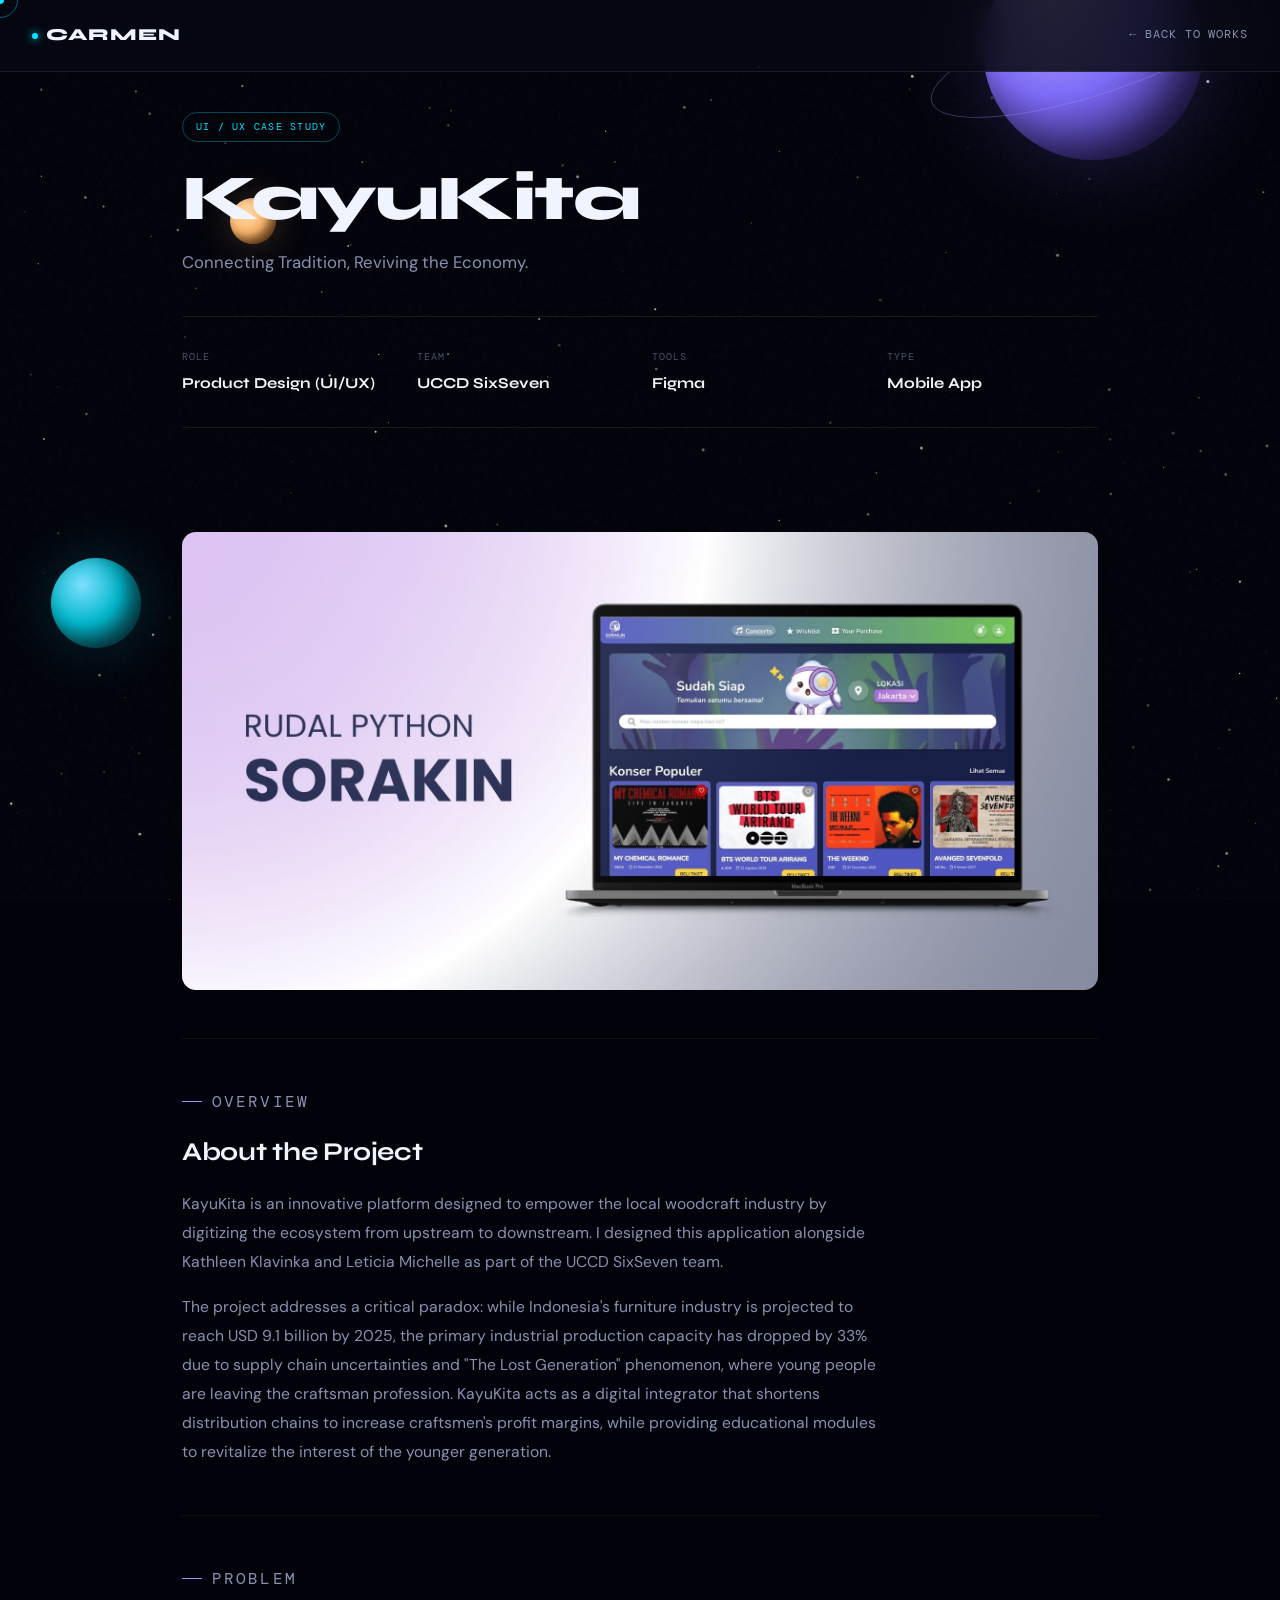
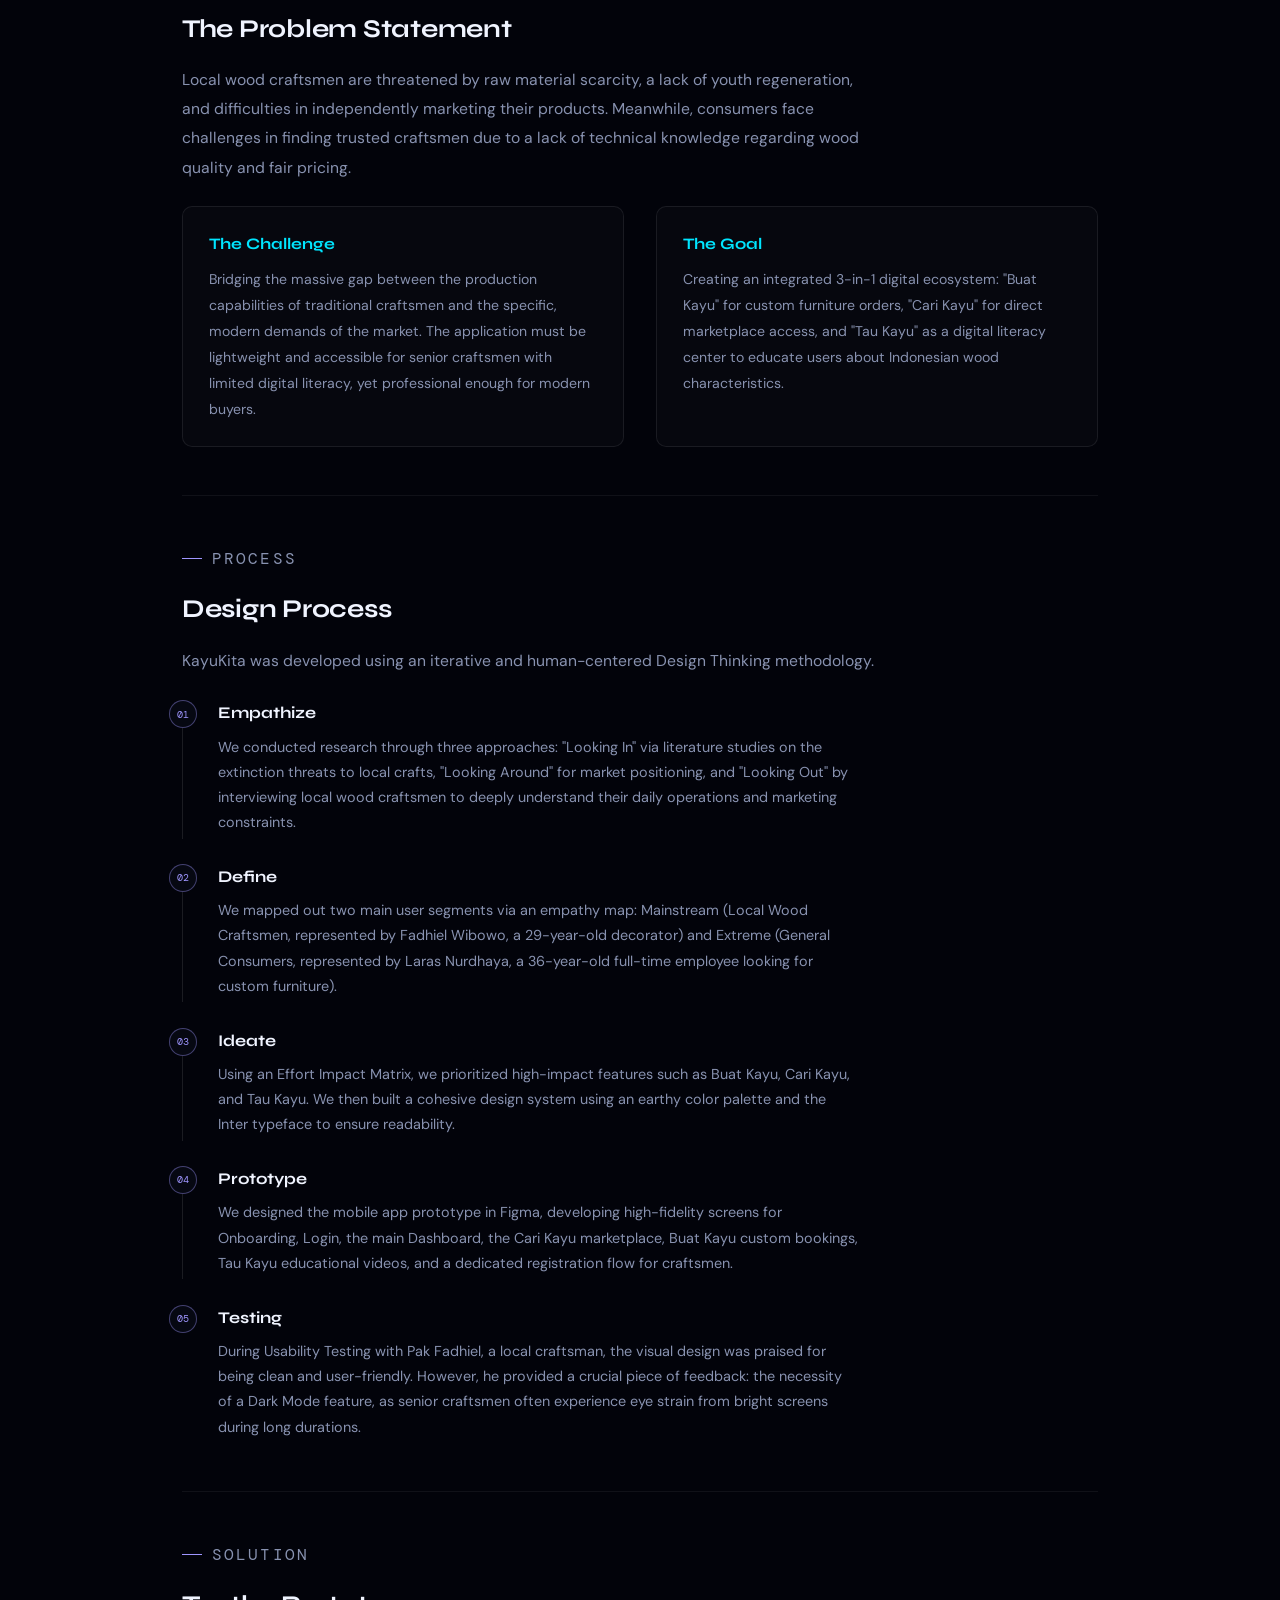
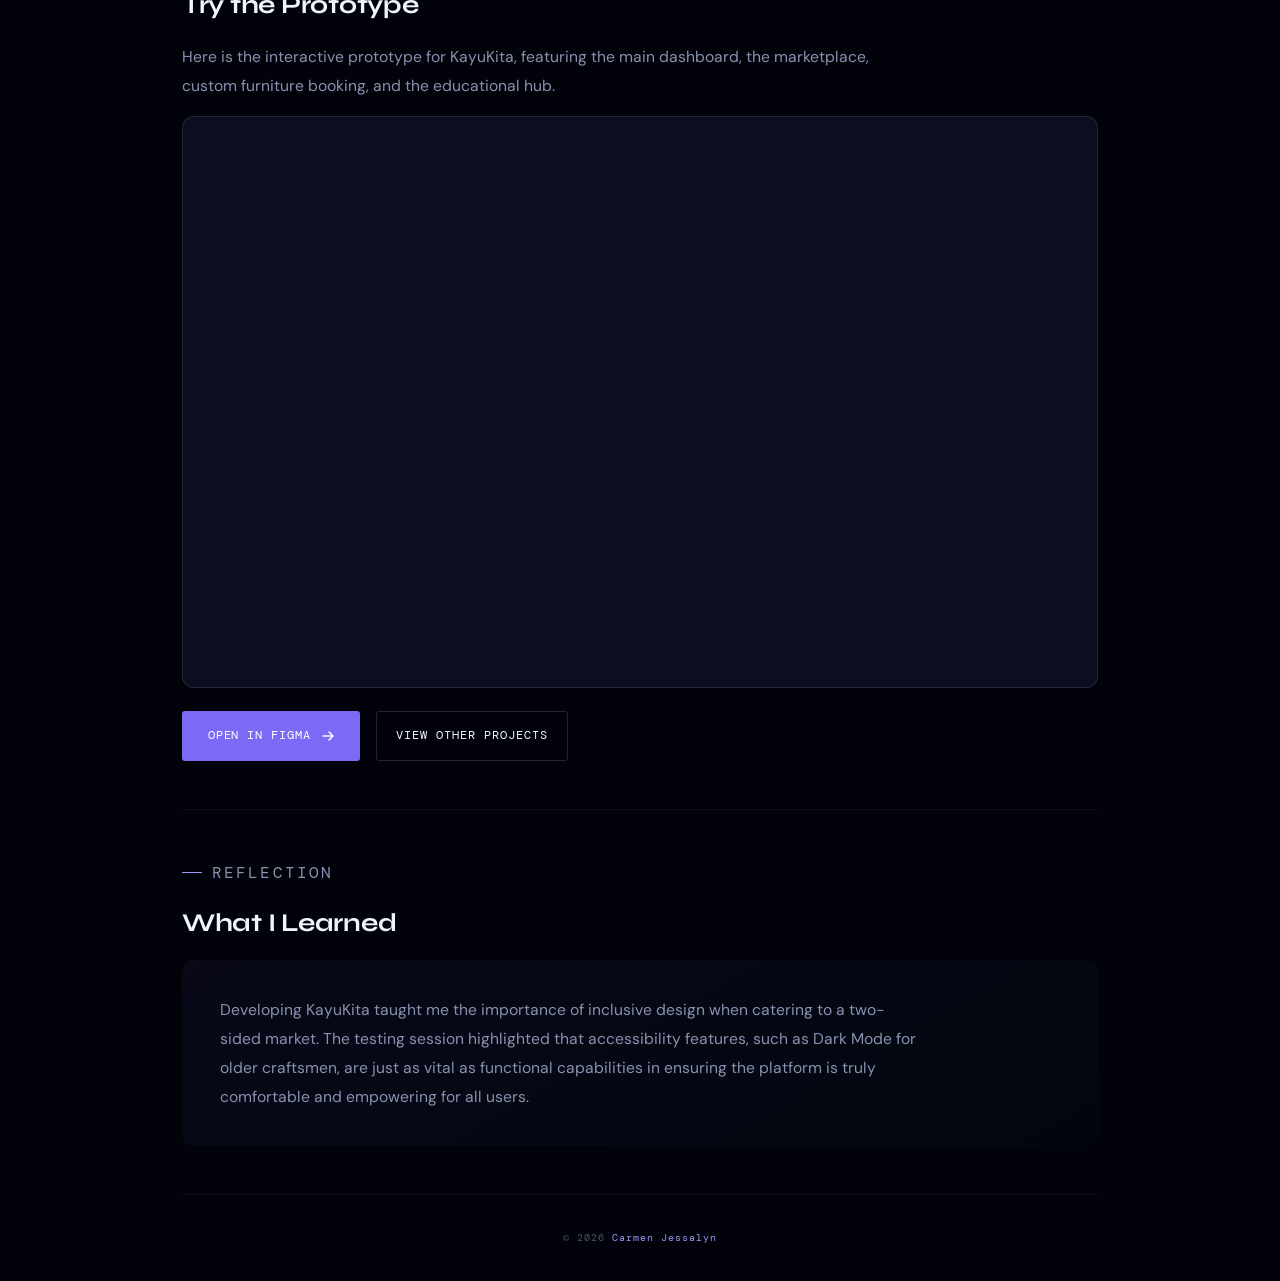
==== commit 682aa851: "2" ====
--- a/Final/UI/case-study-kayukita.html
+++ b/Final/UI/case-study-kayukita.html
@@ -63,7 +63,7 @@
       </div>
     </section>
 
-    <div class="cs-cover cover-moodal reveal"><img src="../image/kayukita-banner.jpeg" alt="KayuKita" /></div>
+    <div class="cs-cover cover-moodal reveal"><img src="../image/sorakin-banner.jpg" alt="KayuKita" /></div>
 
     <section class="cs-section reveal">
       <p class="cs-section-label">Overview</p>
